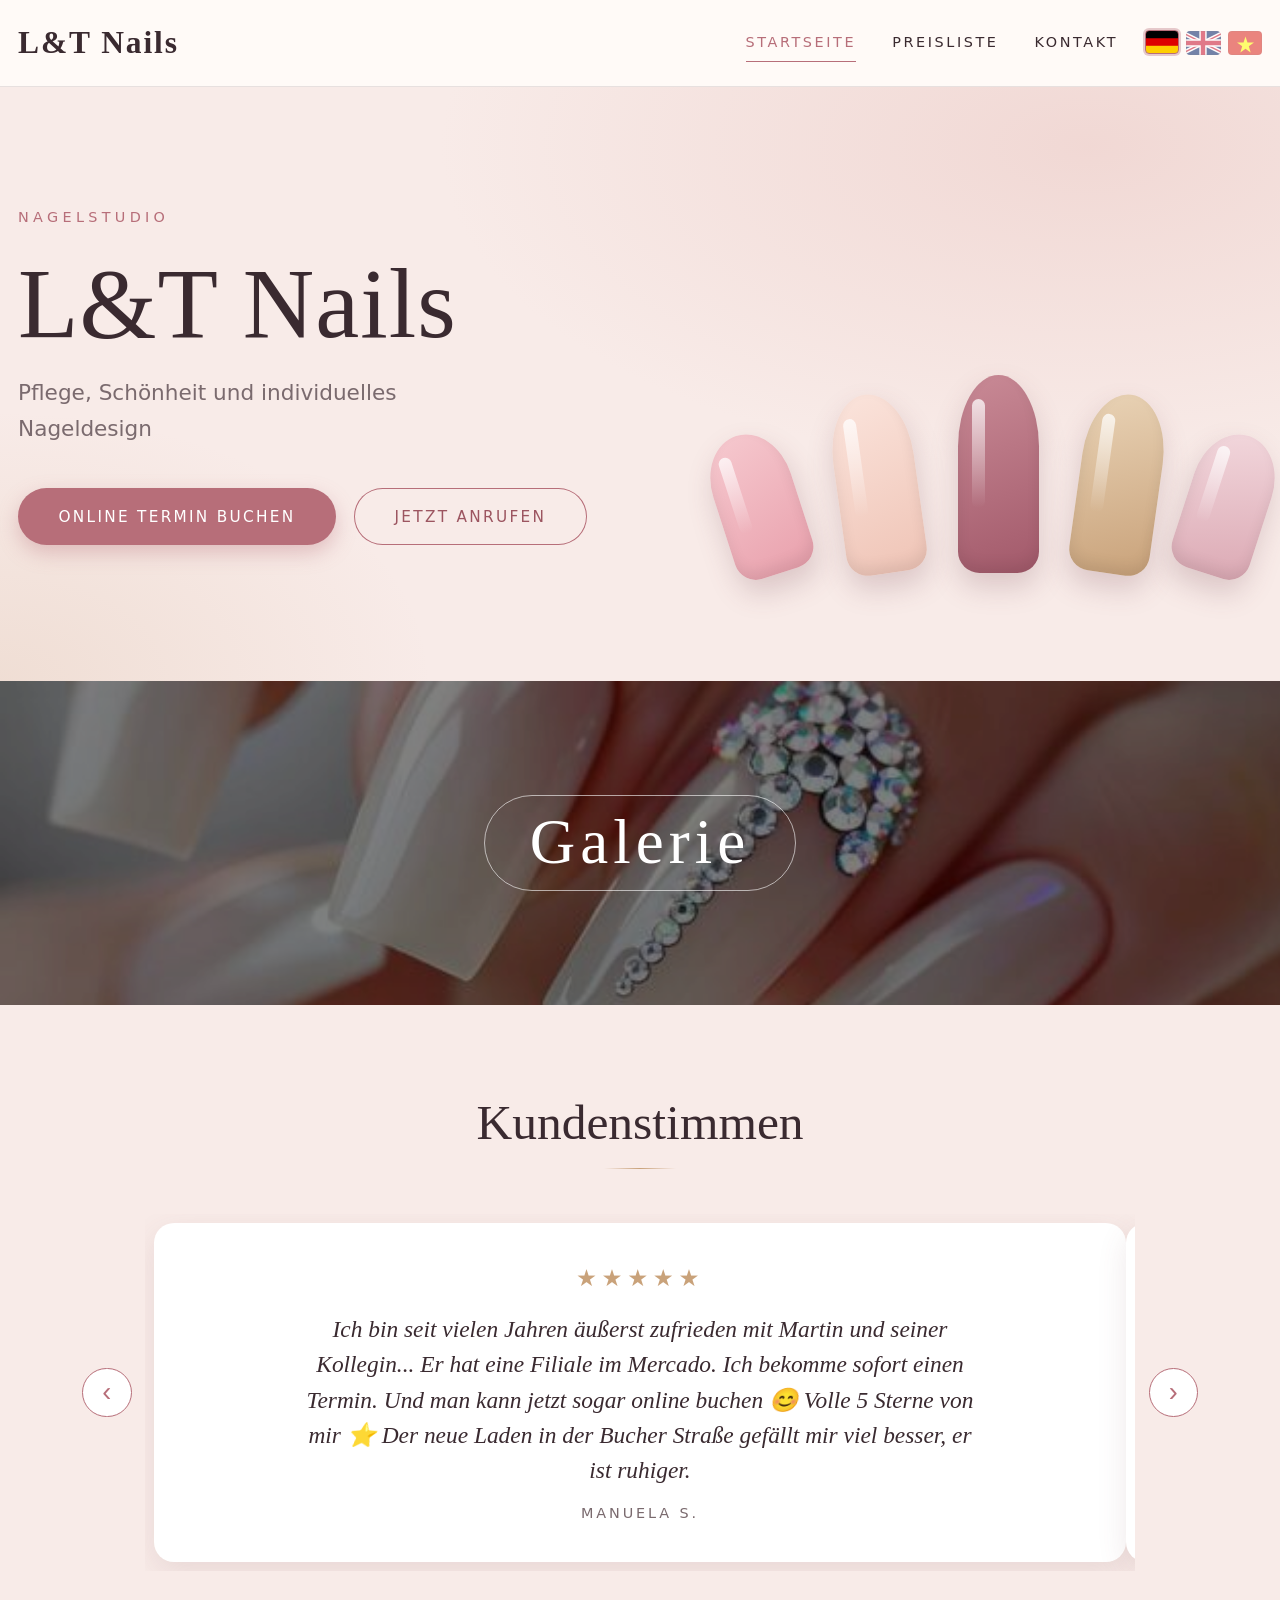
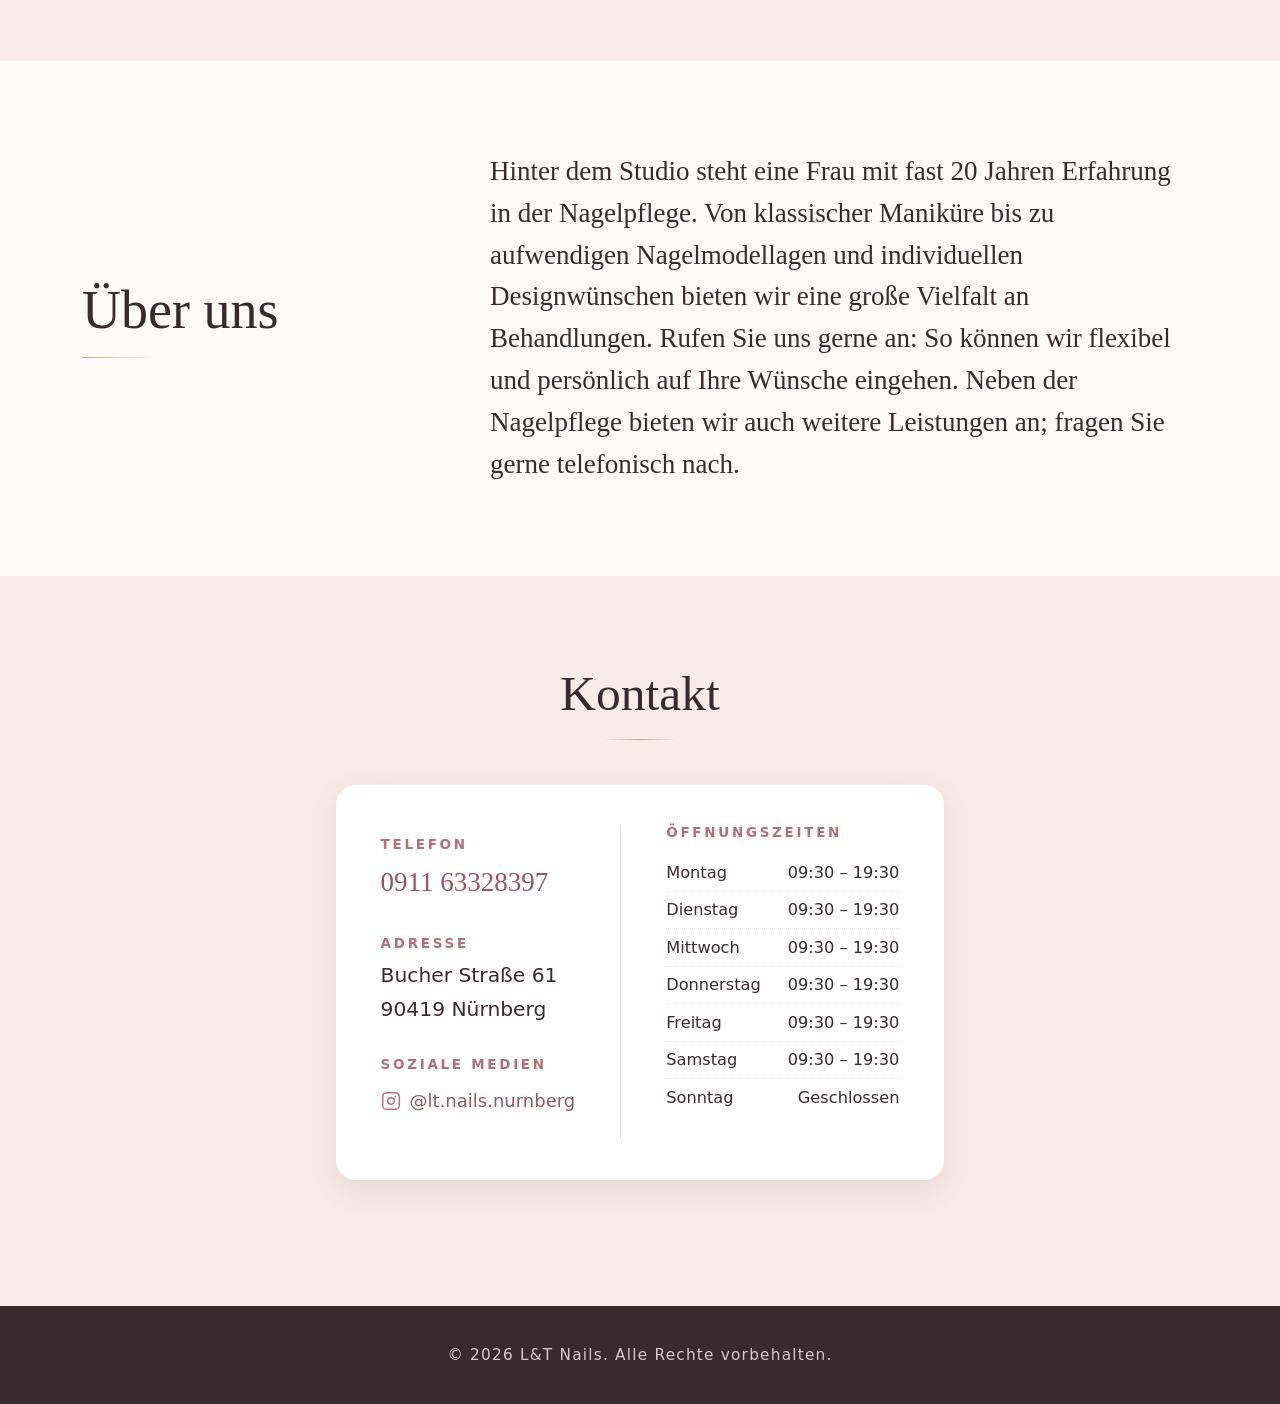
==== index.html @ e132c0f5 "Publish L&T Nails static website" ====
<!DOCTYPE html>
<html lang="de">
<head>
  <meta charset="utf-8">
  <meta name="viewport" content="width=device-width, initial-scale=1">
  <title>L&amp;T Nails</title>
  <link rel="stylesheet" href="src/styles/main.css">
</head>
<body class="home" data-page="home" data-root="">
  <header id="site-header" class="site-header"></header>

  <main>
    <section class="hero">
      <div class="hero-inner">
        <div class="hero-copy">
          <p class="eyebrow" data-i18n="hero.eyebrow"></p>
          <h1 data-shop-name></h1>
          <p class="hero-tagline" data-i18n="hero.tagline"></p>
          <div class="btn-row">
            <a class="btn" data-book data-i18n="book.cta" href="#" hidden></a>
            <a class="btn" data-call data-i18n="hero.cta" href="#"></a>
          </div>
        </div>
        <div class="hero-art" aria-hidden="true">
          <span class="nail n1"></span>
          <span class="nail n2"></span>
          <span class="nail n3"></span>
          <span class="nail n4"></span>
          <span class="nail n5"></span>
        </div>
      </div>
    </section>

    <section id="notice" class="notice" hidden>
      <div class="container">
        <h2 data-i18n="notice.title"></h2>
        <p id="notice-text"></p>
      </div>
    </section>

    <button type="button" id="gallery-banner" class="gallery-banner">
      <span data-i18n="gallery.title"></span>
    </button>
    <div id="gallery-overlay" class="overlay" hidden>
      <div class="overlay-panel" role="dialog" aria-modal="true" aria-labelledby="gallery-title">
        <button type="button" class="overlay-close" data-i18n-label="gallery.close">×</button>
        <h2 id="gallery-title" data-i18n="gallery.title"></h2>
        <p id="gallery-empty" data-i18n="gallery.empty"></p>
        <div id="gallery-grid" class="gallery-grid"></div>
      </div>
    </div>

    <section id="reviews" class="section tinted" hidden>
      <div class="container">
        <h2 class="section-title" data-i18n="reviews.title"></h2>
        <div class="slider">
          <button type="button" id="review-prev" class="slider-btn" data-i18n-label="reviews.prev">‹</button>
          <div class="slider-window"><div id="review-track" class="slider-track"></div></div>
          <button type="button" id="review-next" class="slider-btn" data-i18n-label="reviews.next">›</button>
        </div>
      </div>
    </section>

    <section class="section">
      <div class="container about-row">
        <h2 class="section-title" data-i18n="about.title"></h2>
        <p class="about-text" data-i18n="about.text"></p>
      </div>
    </section>

    <section class="section tinted">
      <div class="container">
        <h2 class="section-title" data-i18n="contact.title"></h2>
        <div class="contact" data-contact></div>
      </div>
    </section>
  </main>

  <footer id="site-footer" class="site-footer"></footer>

  <script src="src/scripts/translations.js"></script>
  <script src="src/scripts/common.js"></script>
  <script src="src/scripts/home.js"></script>
</body>
</html>
---- src/styles/main.css ----
:root {
  --blush: #f8ebe8;
  --cream: #fffaf7;
  --rose: #b76e79;
  --rose-dark: #9c5560;
  --gold: #c9a27a;
  --plum: #3a2a30;
  --ink: #3a2a30;
  --muted: #7a6a6e;
  --line: rgba(58, 42, 48, 0.12);
  --serif: "Cormorant Garamond", "Playfair Display", Georgia, "Times New Roman", serif;
  --sans: "Helvetica Neue", "Segoe UI", system-ui, -apple-system, Roboto, sans-serif;
  --shadow: 0 10px 30px rgba(120, 70, 80, 0.12);
}

* { box-sizing: border-box; }

html { font-size: 100%; scroll-behavior: smooth; }
@media (min-width: 1280px) { html { font-size: 112.5%; } }
@media (min-width: 1680px) { html { font-size: 125%; } }

body {
  margin: 0;
  font-family: var(--sans);
  color: var(--ink);
  background: var(--cream);
  line-height: 1.7;
  -webkit-font-smoothing: antialiased;
}
body.no-scroll { overflow: hidden; }

h1, h2, h3 { font-family: var(--serif); font-weight: 500; line-height: 1.15; margin: 0 0 0.75rem; }
a { color: var(--rose-dark); }
[hidden] { display: none !important; }

.container { width: min(100% - 2rem, 62rem); margin-inline: auto; }
.section { padding: 5rem 0; }
.tinted { background: var(--blush); }
.lead { color: var(--muted); font-size: 1.1rem; max-width: 40rem; margin-inline: auto; text-align: center; }

.eyebrow {
  margin: 0 0 1rem;
  color: var(--rose);
  font-size: 0.8rem;
  letter-spacing: 0.3em;
  text-transform: uppercase;
}

.section-title { font-size: 2.5rem; text-align: center; }
.section-title::after {
  content: "";
  display: block;
  width: 4rem;
  height: 1px;
  margin: 0.9rem auto 0;
  background: linear-gradient(90deg, transparent, var(--gold), transparent);
}
.home .section-title { font-size: 2.75rem; margin-bottom: 2.5rem; }

.btn {
  display: inline-block;
  padding: 0.85rem 2.25rem;
  background: var(--rose);
  color: #fff;
  text-decoration: none;
  border-radius: 999px;
  font-size: 0.85rem;
  letter-spacing: 0.15em;
  text-transform: uppercase;
  box-shadow: 0 8px 20px rgba(183, 110, 121, 0.35);
  transition: background 0.25s, transform 0.25s, box-shadow 0.25s;
}
.btn:hover { background: var(--rose-dark); transform: translateY(-2px); box-shadow: 0 12px 26px rgba(183, 110, 121, 0.45); }
.btn[hidden] { display: none; }
.btn-row { display: flex; flex-wrap: wrap; gap: 0.9rem 1rem; align-items: center; }
.container > .btn-row { justify-content: center; margin-top: 2.5rem; }
/* With a booking button present, the call button becomes the secondary outlined one. */
.btn[data-book]:not([hidden]) + .btn[data-call] { background: transparent; color: var(--rose-dark); box-shadow: inset 0 0 0 1px var(--rose); }
.btn[data-book]:not([hidden]) + .btn[data-call]:hover { background: var(--blush); box-shadow: inset 0 0 0 1px var(--rose-dark); }
.btn:focus-visible, .lang-btn:focus-visible, .slider-btn:focus-visible, .gallery-banner:focus-visible {
  outline: 2px solid var(--rose);
  outline-offset: 3px;
}

/* Header */
.site-header {
  position: sticky;
  top: 0;
  z-index: 20;
  background: rgba(255, 250, 247, 0.92);
  backdrop-filter: blur(10px);
  border-bottom: 1px solid var(--line);
}
.header-inner {
  width: min(100% - 2rem, 72rem);
  margin-inline: auto;
  display: flex;
  align-items: center;
  justify-content: space-between;
  gap: 1.5rem;
  padding: 0.9rem 0;
}
.brand {
  font-family: var(--serif);
  font-size: 1.75rem;
  font-weight: 600;
  letter-spacing: 0.06em;
  color: var(--plum);
  text-decoration: none;
  white-space: nowrap;
}
.main-nav { display: flex; gap: 2rem; margin-left: auto; }
.main-nav a {
  color: var(--plum);
  text-decoration: none;
  font-size: 0.8rem;
  letter-spacing: 0.18em;
  text-transform: uppercase;
  padding: 0.35rem 0;
  border-bottom: 1px solid transparent;
  transition: color 0.2s, border-color 0.2s;
}
.main-nav a:hover, .main-nav a[aria-current="page"] { color: var(--rose); border-color: var(--rose); }

.lang-switch { display: flex; gap: 0.4rem; order: 3; }
.lang-btn {
  width: 1.9rem;
  height: 1.3rem;
  border: 1px solid var(--line);
  border-radius: 4px;
  background-size: cover;
  background-position: center;
  cursor: pointer;
  opacity: 0.55;
  transition: opacity 0.2s, transform 0.2s;
}
.lang-btn[aria-pressed="true"], .lang-btn:hover { opacity: 1; transform: translateY(-1px); }
.lang-btn[aria-pressed="true"] { border-color: var(--rose); box-shadow: 0 0 0 2px rgba(183, 110, 121, 0.35); }
.lang-de { background-image: url("data:image/svg+xml,%3Csvg xmlns='http://www.w3.org/2000/svg' viewBox='0 0 5 3'%3E%3Crect width='5' height='3' fill='%23ffce00'/%3E%3Crect width='5' height='2' fill='%23d00'/%3E%3Crect width='5' height='1'/%3E%3C/svg%3E"); }
.lang-en { background-image: url("data:image/svg+xml,%3Csvg xmlns='http://www.w3.org/2000/svg' viewBox='0 0 60 30'%3E%3Crect width='60' height='30' fill='%23012169'/%3E%3Cpath d='M0 0l60 30M60 0L0 30' stroke='%23fff' stroke-width='6'/%3E%3Cpath d='M0 0l60 30M60 0L0 30' stroke='%23c8102e' stroke-width='2'/%3E%3Cpath d='M30 0v30M0 15h60' stroke='%23fff' stroke-width='10'/%3E%3Cpath d='M30 0v30M0 15h60' stroke='%23c8102e' stroke-width='6'/%3E%3C/svg%3E"); }
.lang-vi { background-image: url("data:image/svg+xml,%3Csvg xmlns='http://www.w3.org/2000/svg' viewBox='0 0 30 20'%3E%3Crect width='30' height='20' fill='%23da251d'/%3E%3Cpolygon points='15,4 16.8,9.6 22.7,9.6 18,13 19.7,18.6 15,15.2 10.3,18.6 12,13 7.3,9.6 13.2,9.6' fill='%23ff0'/%3E%3C/svg%3E"); }

@media (max-width: 900px) {
  .header-inner { flex-wrap: wrap; row-gap: 0.5rem; padding: 0.7rem 0; }
  .brand { font-size: clamp(1.2rem, 5.5vw, 1.6rem); }
  .lang-switch { order: 0; }
  .lang-btn { width: 1.6rem; height: 1.1rem; }
  .main-nav { order: 4; width: 100%; margin: 0; justify-content: space-around; gap: 0.75rem; border-top: 1px solid var(--line); padding-top: 0.5rem; }
}

/* Hero */
.hero {
  position: relative;
  overflow: hidden;
  background:
    radial-gradient(60rem 30rem at 85% 10%, rgba(240, 214, 210, 0.9), transparent 60%),
    radial-gradient(40rem 25rem at 0% 100%, rgba(201, 162, 122, 0.18), transparent 60%),
    var(--blush);
  padding: 5rem 0 6rem;
}
.hero-inner {
  width: min(100% - 2rem, 72rem);
  margin-inline: auto;
  display: grid;
  grid-template-columns: 1.1fr 0.9fr;
  gap: 2rem;
  align-items: center;
}
.hero h1 { font-size: clamp(3rem, 8vw, 5.5rem); color: var(--plum); letter-spacing: 0.01em; }
.hero-tagline { color: var(--muted); font-size: 1.2rem; max-width: 28rem; margin: 0 0 2.25rem; }

.hero-art { position: relative; height: 22rem; }
.nail {
  position: absolute;
  bottom: 0;
  width: 4.5rem;
  height: 9.5rem;
  border-radius: 50% 50% 1.2rem 1.2rem / 36% 36% 1.2rem 1.2rem;
  box-shadow: 0 14px 28px rgba(120, 70, 80, 0.22), inset 0 -8px 14px rgba(0, 0, 0, 0.08);
  transform-origin: 50% 100%;
  transform: rotate(var(--r));
  animation: float 6s ease-in-out infinite;
}
.nail::after {
  content: "";
  position: absolute;
  top: 12%;
  left: 18%;
  width: 16%;
  height: 55%;
  border-radius: 999px;
  background: linear-gradient(rgba(255, 255, 255, 0.75), rgba(255, 255, 255, 0));
}
.n1 { left: 4%;  height: 8rem;  background: linear-gradient(160deg, #f6c9cf, #e9a1ad); --r: -18deg; animation-delay: 0s; }
.n2 { left: 24%; height: 10rem; background: linear-gradient(160deg, #fbe4dc, #efc4b6); --r: -8deg;  animation-delay: 0.6s; }
.n3 { left: 44%; height: 11rem; background: linear-gradient(160deg, #c98a96, #a2596a); --r: 0deg;   animation-delay: 1.2s; }
.n4 { left: 64%; height: 10rem; background: linear-gradient(160deg, #e9d3b6, #c9a27a); --r: 8deg;   animation-delay: 1.8s; }
.n5 { left: 82%; height: 8rem;  background: linear-gradient(160deg, #f3d9de, #dba8b3); --r: 18deg;  animation-delay: 2.4s; }
@keyframes float {
  0%, 100% { transform: rotate(var(--r)) translateY(0); }
  50% { transform: rotate(var(--r)) translateY(-10px); }
}

@media (max-width: 800px) {
  .hero { padding: 3rem 0 3.5rem; text-align: center; }
  .hero-inner { grid-template-columns: 1fr; }
  .hero-tagline { margin-inline: auto; }
  .hero .btn-row { justify-content: center; }
  .hero-art { height: 13rem; order: -1; transform: scale(0.65); transform-origin: 50% 100%; max-width: 24rem; margin-inline: auto; width: 100%; }
}

/* Announcement */
.notice { background: var(--cream); padding: 3.5rem 0 1rem; text-align: center; }
.notice h2 { color: var(--rose); font-family: var(--sans); font-size: 0.8rem; font-weight: 400; letter-spacing: 0.3em; text-transform: uppercase; }
.notice p {
  font-family: var(--serif);
  font-size: clamp(1.6rem, 3.5vw, 2.4rem);
  line-height: 1.3;
  margin: 0;
  white-space: pre-line;
}

/* Gallery banner */
.gallery-banner {
  display: flex;
  align-items: center;
  justify-content: center;
  width: 100%;
  min-height: 18rem;
  border: 0;
  padding: 2rem;
  color: #fff;
  font-family: var(--serif);
  font-size: clamp(2.2rem, 6vw, 3.5rem);
  letter-spacing: 0.08em;
  cursor: pointer;
  background: var(--plum) center / cover no-repeat;
  position: relative;
  overflow: hidden;
}
.gallery-banner::before {
  content: "";
  position: absolute;
  inset: 0;
  background: inherit;
  transition: transform 0.7s ease, filter 0.3s;
  filter: brightness(0.5);
}
.gallery-banner:hover::before { transform: scale(1.05); filter: brightness(0.65); }
.gallery-banner span {
  position: relative;
  padding: 0.6rem 2.5rem;
  border: 1px solid rgba(255, 255, 255, 0.6);
  border-radius: 999px;
}

.overlay {
  position: fixed;
  inset: 0;
  z-index: 50;
  display: flex;
  align-items: center;
  justify-content: center;
  padding: 1rem;
  background: rgba(58, 42, 48, 0.7);
  backdrop-filter: blur(4px);
}
.overlay-panel {
  position: relative;
  width: min(100%, 60rem);
  max-height: 90vh;
  overflow: auto;
  padding: 2.5rem 2rem 2rem;
  background: var(--cream);
  border-radius: 20px;
  box-shadow: var(--shadow);
}
.overlay-panel h2 { text-align: center; font-size: 2.2rem; }
.overlay-panel #gallery-empty { text-align: center; color: var(--muted); }
.overlay-close {
  position: absolute;
  top: 0.75rem;
  right: 1rem;
  width: 2.25rem;
  height: 2.25rem;
  border: 1px solid var(--line);
  border-radius: 50%;
  background: #fff;
  color: var(--plum);
  font-size: 1.4rem;
  line-height: 1;
  cursor: pointer;
}
.overlay-close:hover { background: var(--blush); }
.gallery-grid { display: grid; grid-template-columns: repeat(auto-fill, minmax(12rem, 1fr)); gap: 0.75rem; }
.gallery-grid img { width: 100%; aspect-ratio: 1; object-fit: cover; border-radius: 12px; }

/* Reviews */
.slider { display: flex; align-items: center; gap: 0.75rem; }
.slider-window { overflow: hidden; flex: 1; padding: 0.5rem; }
.slider-track { display: flex; transition: transform 0.5s ease; }
.review {
  flex: 0 0 100%;
  padding: 2rem 1.5rem;
  text-align: center;
  background: #fff;
  border-radius: 20px;
  box-shadow: var(--shadow);
}
.stars { color: var(--gold); font-size: 1.3rem; letter-spacing: 0.2em; }
.review-text {
  display: -webkit-box;
  -webkit-line-clamp: 5;
  line-clamp: 5;
  -webkit-box-orient: vertical;
  overflow: hidden;
  margin: 0.75rem auto;
  max-width: 38rem;
  font-family: var(--serif);
  font-size: 1.3rem;
  font-style: italic;
  line-height: 1.5;
}
.review-text.expanded { display: block; }
.review-toggle {
  border: 0;
  background: none;
  color: var(--rose-dark);
  text-decoration: underline;
  cursor: pointer;
  font: inherit;
  font-size: 0.9rem;
}
.review-name { margin: 0.75rem 0 0; font-size: 0.8rem; letter-spacing: 0.2em; text-transform: uppercase; color: var(--muted); }
.slider-btn {
  width: 2.75rem;
  height: 2.75rem;
  flex: none;
  border: 1px solid var(--rose);
  border-radius: 50%;
  background: #fff;
  color: var(--rose);
  font-size: 1.5rem;
  line-height: 1;
  cursor: pointer;
  transition: background 0.2s, color 0.2s;
}
.slider-btn:hover { background: var(--rose); color: #fff; }

/* About */
.about-row { display: grid; grid-template-columns: 1fr 2fr; gap: 3rem; align-items: center; }
.about-row .section-title { margin: 0; text-align: left; font-size: 3rem; }
.about-row .section-title::after { margin-left: 0; background: linear-gradient(90deg, var(--gold), transparent); }
.about-text { font-family: var(--serif); font-size: 1.5rem; line-height: 1.55; margin: 0; }

/* Contact + hours */
.contact {
  display: flex;
  gap: 2.5rem;
  align-items: flex-start;
  justify-content: center;
  margin: 0 auto 2rem;
  padding: 2.25rem 2.5rem;
  background: #fff;
  border-radius: 20px;
  box-shadow: var(--shadow);
  width: fit-content;
  max-width: 100%;
}
.contact-details { font-size: 1.125rem; }
.contact-details p { margin: 0 0 1rem; }
.contact-details strong { font-size: 0.75rem; letter-spacing: 0.2em; text-transform: uppercase; color: var(--rose); font-weight: 600; }
.contact-details a { text-decoration: none; font-family: var(--serif); font-size: 1.5rem; }
.contact-details .social-link {
  display: inline-flex;
  align-items: center;
  gap: 0.5rem;
  font-family: var(--sans);
  font-size: 1rem;
  color: var(--rose-dark);
  margin-top: 0.35rem;
  transition: color 0.2s, transform 0.2s;
}
.contact-details .social-link:hover { color: var(--rose); transform: translateX(2px); }
.social-icon { display: block; color: var(--rose); flex-shrink: 0; }
.contact-divider { align-self: stretch; width: 1px; background: var(--line); }
.hours h3 { font-size: 0.75rem; font-family: var(--sans); letter-spacing: 0.2em; text-transform: uppercase; color: var(--rose); font-weight: 600; }
.hours ul { list-style: none; margin: 0; padding: 0; font-size: 0.9rem; }
.hours li { display: flex; justify-content: space-between; gap: 1.5rem; padding: 0.25rem 0; border-bottom: 1px dotted var(--line); font-variant-numeric: tabular-nums; }
.hours li:last-child { border-bottom: 0; }
.hours li span:first-child { text-transform: capitalize; }
.container > p:has(> .btn) { text-align: center; }

/* Price list */
#price-list { display: grid; gap: 1.5rem; margin-top: 2.5rem; }
.price-group {
  margin: 0 auto;
  width: min(100%, 42rem);
  padding: 1.75rem 2rem;
  background: #fff;
  border-radius: 20px;
  box-shadow: var(--shadow);
}
.price-group h2 { font-size: 1.8rem; color: var(--rose-dark); padding-bottom: 0.4rem; border-bottom: 1px solid var(--gold); }
.price-group ul { list-style: none; margin: 0; padding: 0; }
.price-group li { display: flex; justify-content: space-between; gap: 1rem; padding: 0.65rem 0; border-bottom: 1px dotted var(--line); }
.price-group li:last-child { border-bottom: 0; }
.price-group li span:last-child { font-weight: 600; color: var(--rose-dark); white-space: nowrap; }
#price-empty { text-align: center; color: var(--muted); }

/* Footer */
.site-footer { background: var(--plum); color: #d9c9cc; text-align: center; padding: 2rem 1rem; font-size: 0.85rem; letter-spacing: 0.08em; }
.site-footer p { margin: 0; }

/* Entrance animation always ends visible */
@keyframes rise { from { opacity: 0; transform: translateY(14px); } to { opacity: 1; transform: none; } }
main > * { animation: rise 0.7s ease both; }

@media (max-width: 700px) {
  .section { padding: 3rem 0; }
  .home .section-title { font-size: 2.2rem; margin-bottom: 1.75rem; }
  .about-row { grid-template-columns: 1fr; gap: 1.25rem; }
  .about-row .section-title { text-align: center; font-size: 2.2rem; }
  .about-row .section-title::after { margin-left: auto; background: linear-gradient(90deg, transparent, var(--gold), transparent); }
  .about-text { font-size: 1.25rem; text-align: center; }
  .contact { flex-direction: column; gap: 1.25rem; padding: 1.5rem; width: 100%; }
  .contact-divider { width: 100%; height: 1px; align-self: auto; }
  .hours li { gap: 1rem; }
  .slider-btn { width: 2.25rem; height: 2.25rem; }
  .review { padding: 1.5rem 1rem; }
  .review-text { font-size: 1.15rem; }
  .overlay-panel { padding: 2.5rem 1rem 1.5rem; }
  .price-group { padding: 1.25rem; }
}

@media (prefers-reduced-motion: reduce) {
  * { animation: none !important; transition: none !important; scroll-behavior: auto !important; }
}
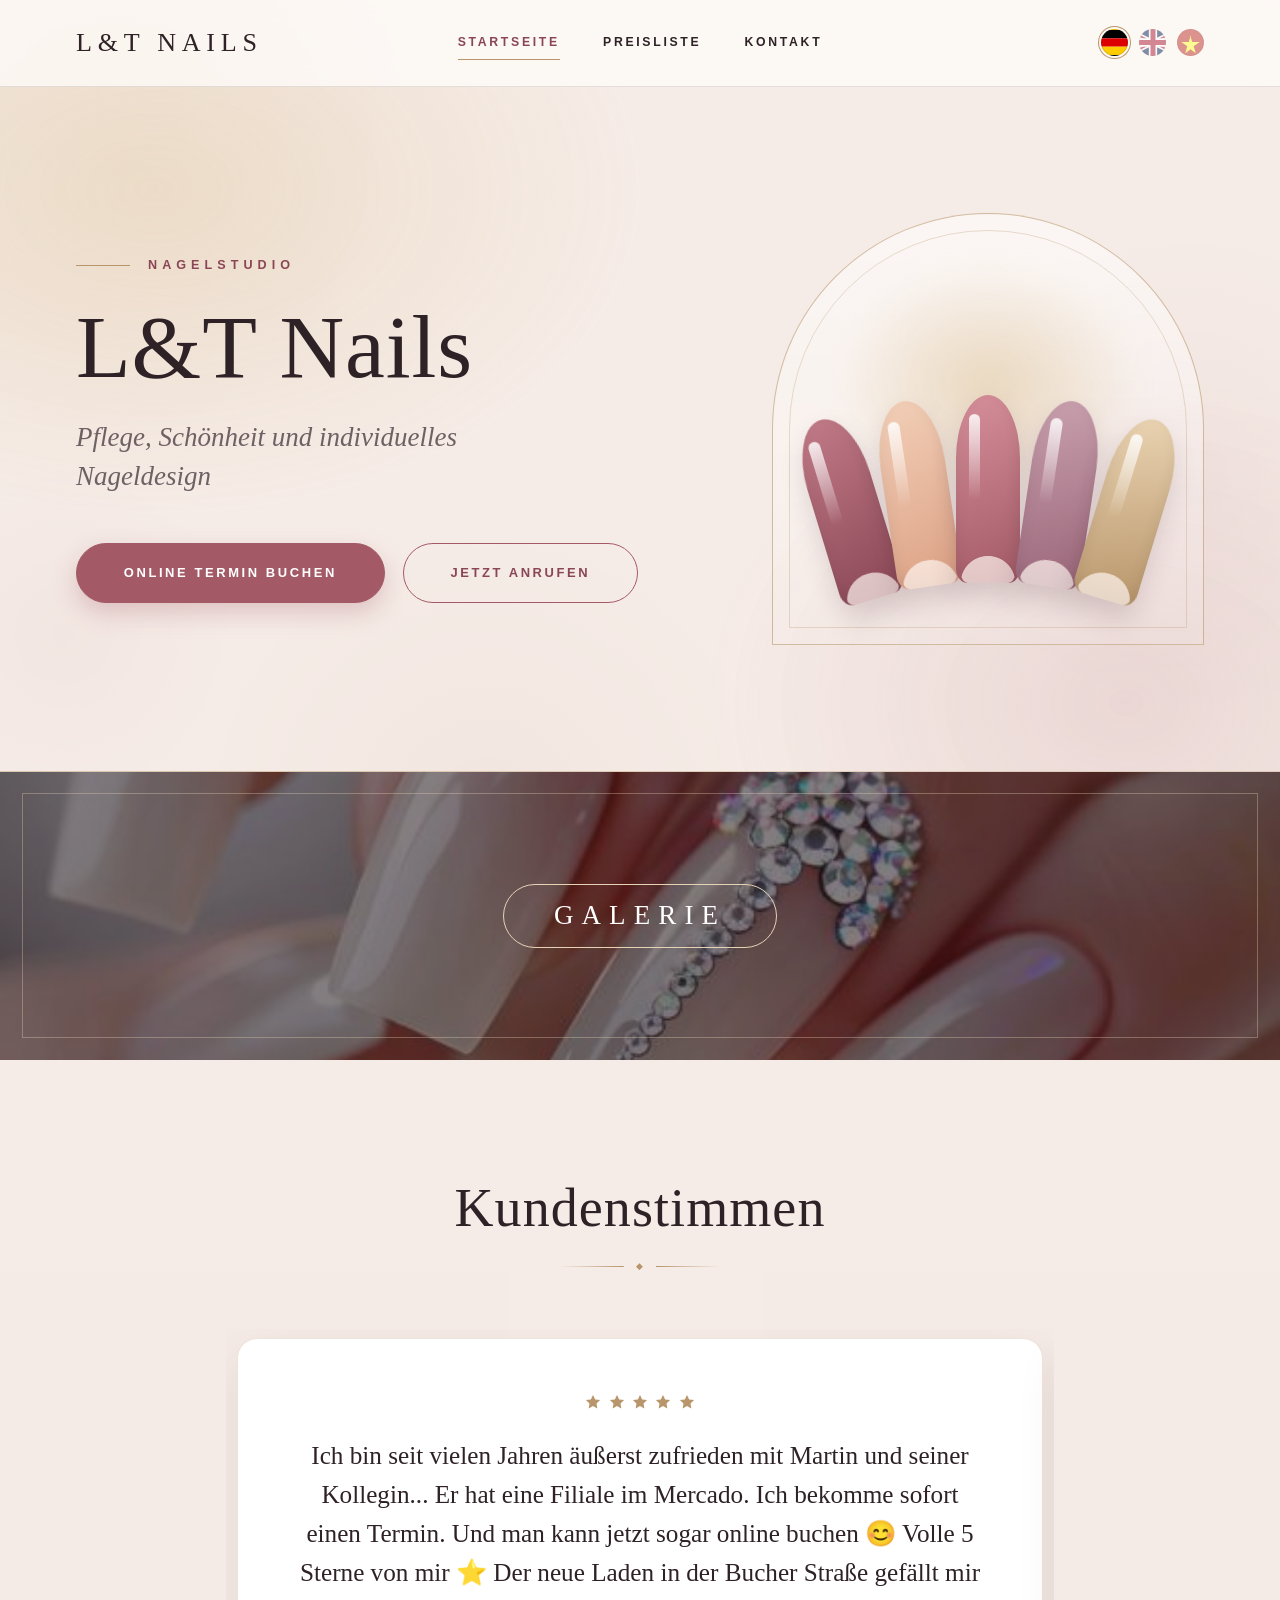
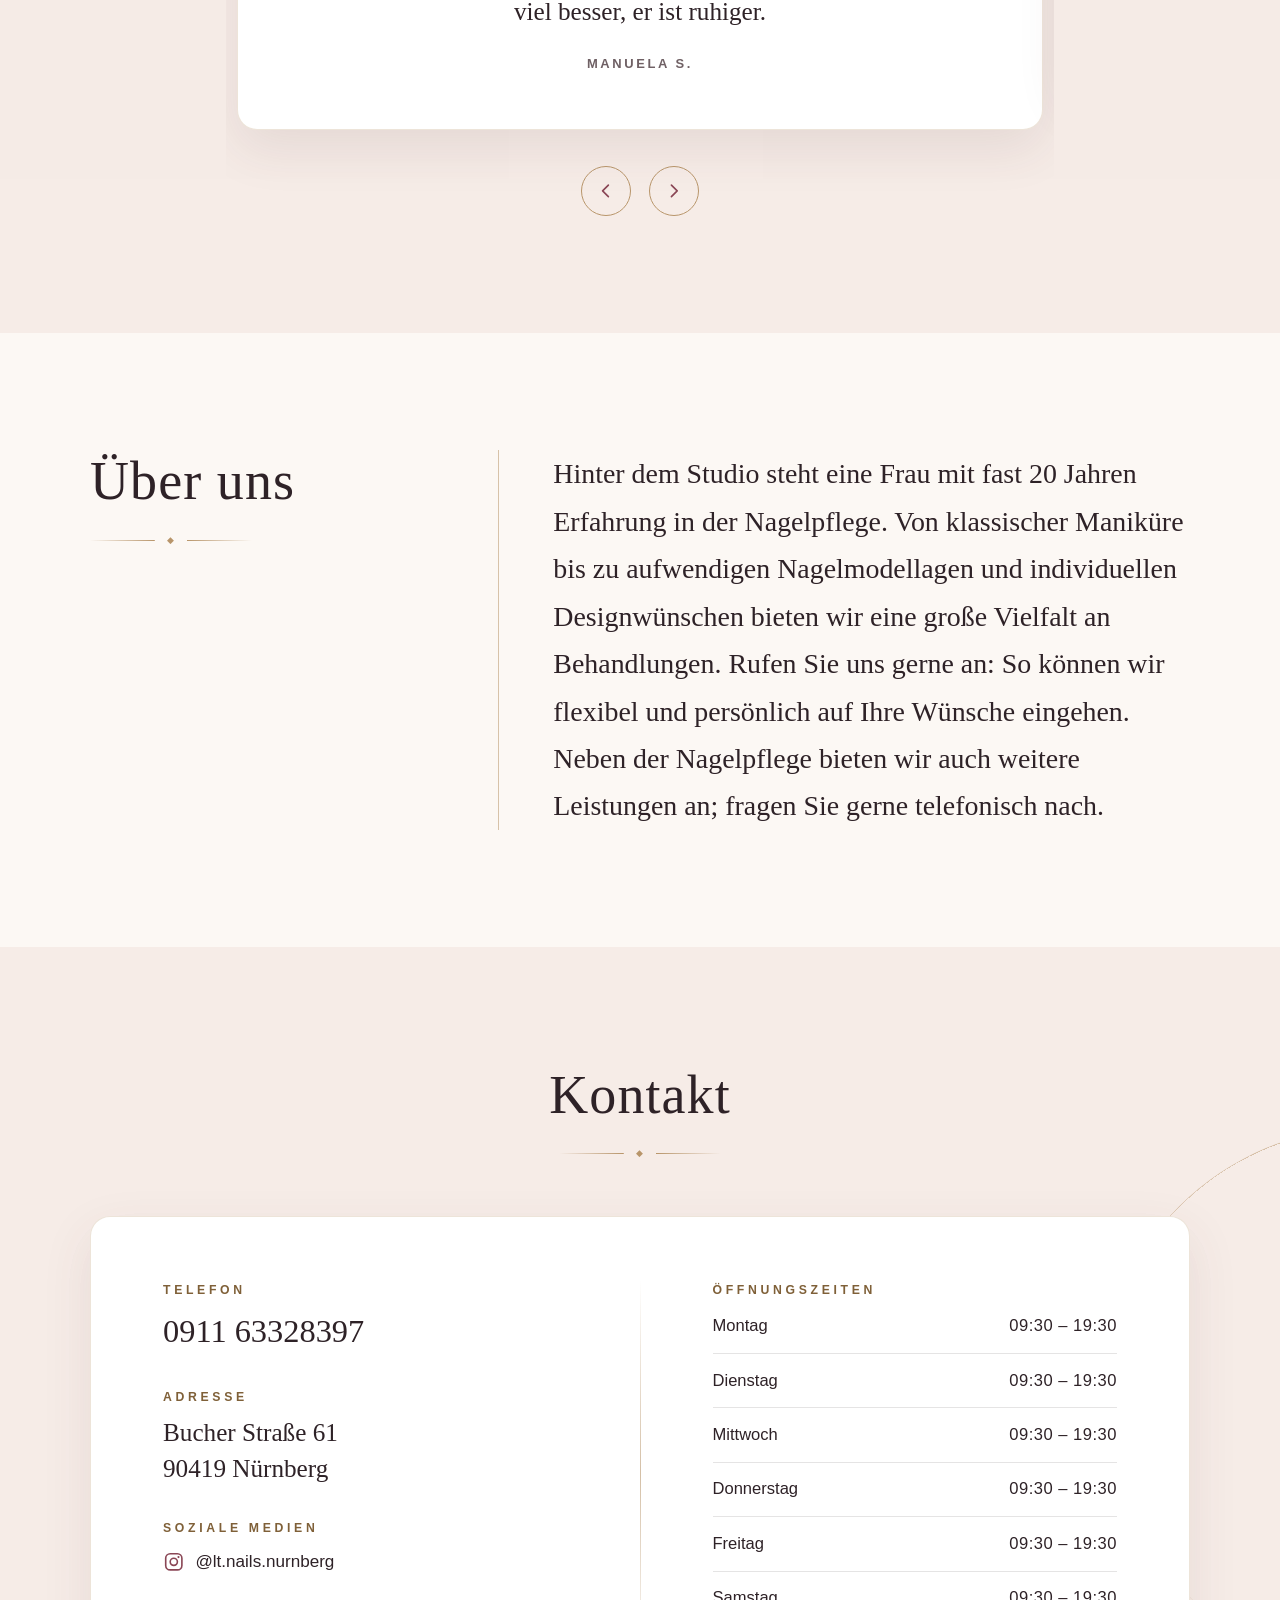
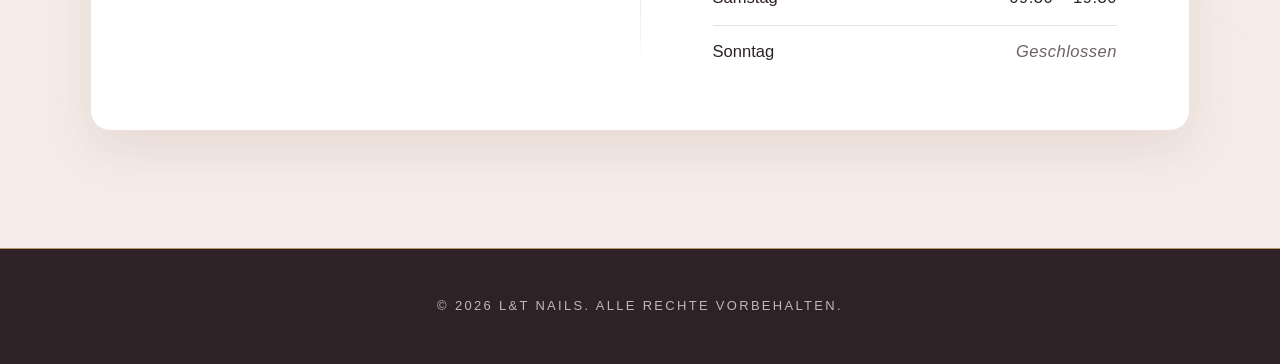
==== commit 78e30450: "Styling" ====
--- a/index.html
+++ b/index.html
@@ -1,85 +1,98 @@
-<!DOCTYPE html>
+<!doctype html>
 <html lang="de">
-<head>
-  <meta charset="utf-8">
-  <meta name="viewport" content="width=device-width, initial-scale=1">
-  <title>L&amp;T Nails</title>
-  <link rel="stylesheet" href="src/styles/main.css">
-</head>
-<body class="home" data-page="home" data-root="">
-  <header id="site-header" class="site-header"></header>
-
-  <main>
-    <section class="hero">
-      <div class="hero-inner">
-        <div class="hero-copy">
-          <p class="eyebrow" data-i18n="hero.eyebrow"></p>
-          <h1 data-shop-name></h1>
-          <p class="hero-tagline" data-i18n="hero.tagline"></p>
-          <div class="btn-row">
-            <a class="btn" data-book data-i18n="book.cta" href="#" hidden></a>
-            <a class="btn" data-call data-i18n="hero.cta" href="#"></a>
+  <head>
+    <meta charset="utf-8">
+    <meta name="viewport" content="width=device-width, initial-scale=1">
+    <title>L&amp;T Nails</title>
+    <meta name="description" content="L&amp;T Nails – Nagelstudio in Nürnberg. Pflege, Schönheit und individuelles Nageldesign.">
+    <link rel="stylesheet" href="src/styles/main.css">
+  </head>
+  <body class="home" data-page="home" data-root="">
+    <header id="site-header"></header>
+    <main>
+      <section class="hero">
+        <div class="hero-inner">
+          <div class="hero-text">
+            <p class="hero-eyebrow" data-i18n="hero.eyebrow"></p>
+            <h1 class="hero-name" id="hero-name"></h1>
+            <p class="hero-tagline" data-i18n="hero.tagline"></p>
+            <div class="hero-actions">
+              <a class="btn" id="hero-book" data-i18n="book.cta" href="#" target="_blank" rel="noopener noreferrer" hidden></a>
+              <a class="btn" id="hero-call" data-i18n="hero.cta" href="#"></a>
+            </div>
+          </div>
+          <div class="hero-art" aria-hidden="true">
+            <span class="art-glow"></span>
+            <span class="sparkle sparkle-1"></span>
+            <span class="sparkle sparkle-2"></span>
+            <span class="sparkle sparkle-3"></span>
+            <span class="sparkle sparkle-4"></span>
+            <span class="sparkle sparkle-5"></span>
+            <span class="sparkle sparkle-6"></span>
+            <div class="nail nail-1"></div>
+            <div class="nail nail-2"></div>
+            <div class="nail nail-3"></div>
+            <div class="nail nail-4"></div>
+            <div class="nail nail-5"></div>
           </div>
         </div>
-        <div class="hero-art" aria-hidden="true">
-          <span class="nail n1"></span>
-          <span class="nail n2"></span>
-          <span class="nail n3"></span>
-          <span class="nail n4"></span>
-          <span class="nail n5"></span>
+      </section>
+
+      <section class="section announcement" id="announcement" hidden>
+        <div class="section-inner">
+          <p class="announcement-label" data-i18n="notice.title"></p>
+          <p class="announcement-text" id="announcement-text"></p>
         </div>
-      </div>
-    </section>
+      </section>
 
-    <section id="notice" class="notice" hidden>
-      <div class="container">
-        <h2 data-i18n="notice.title"></h2>
-        <p id="notice-text"></p>
-      </div>
-    </section>
+      <section class="gallery">
+        <button class="gallery-banner" id="gallery-banner" type="button" aria-haspopup="dialog">
+          <span class="banner-bg" id="banner-bg" aria-hidden="true"></span>
+          <span class="gallery-banner-title" data-i18n="gallery.title"></span>
+        </button>
+        <div class="gallery-overlay" id="gallery-overlay" role="dialog" aria-modal="true" data-i18n-label="gallery.title" hidden>
+          <div class="overlay-card">
+            <button class="overlay-close" id="overlay-close" type="button" data-i18n-label="gallery.close">&times;</button>
+            <div class="overlay-grid" id="overlay-grid"></div>
+            <p class="overlay-empty" id="overlay-empty" data-i18n="gallery.empty" hidden></p>
+          </div>
+        </div>
+      </section>
 
-    <button type="button" id="gallery-banner" class="gallery-banner">
-      <span data-i18n="gallery.title"></span>
-    </button>
-    <div id="gallery-overlay" class="overlay" hidden>
-      <div class="overlay-panel" role="dialog" aria-modal="true" aria-labelledby="gallery-title">
-        <button type="button" class="overlay-close" data-i18n-label="gallery.close">×</button>
-        <h2 id="gallery-title" data-i18n="gallery.title"></h2>
-        <p id="gallery-empty" data-i18n="gallery.empty"></p>
-        <div id="gallery-grid" class="gallery-grid"></div>
-      </div>
-    </div>
+      <section class="section reviews" id="reviews" hidden>
+        <div class="section-inner">
+          <h2 class="section-title" data-i18n="reviews.title"></h2>
+          <div class="slider">
+            <div class="slider-track" id="slider-track"></div>
+            <div class="slider-controls">
+              <button class="slider-btn" id="rev-prev" type="button" data-i18n-label="reviews.prev">
+                <svg viewBox="0 0 24 24" aria-hidden="true"><path fill="none" stroke="currentColor" stroke-width="2" stroke-linecap="round" stroke-linejoin="round" d="M15 5l-7 7 7 7"/></svg>
+              </button>
+              <button class="slider-btn" id="rev-next" type="button" data-i18n-label="reviews.next">
+                <svg viewBox="0 0 24 24" aria-hidden="true"><path fill="none" stroke="currentColor" stroke-width="2" stroke-linecap="round" stroke-linejoin="round" d="M9 5l7 7-7 7"/></svg>
+              </button>
+            </div>
+          </div>
+        </div>
+      </section>
 
-    <section id="reviews" class="section tinted" hidden>
-      <div class="container">
-        <h2 class="section-title" data-i18n="reviews.title"></h2>
-        <div class="slider">
-          <button type="button" id="review-prev" class="slider-btn" data-i18n-label="reviews.prev">‹</button>
-          <div class="slider-window"><div id="review-track" class="slider-track"></div></div>
-          <button type="button" id="review-next" class="slider-btn" data-i18n-label="reviews.next">›</button>
+      <section class="section about">
+        <div class="section-inner about-inner">
+          <h2 class="section-title" data-i18n="about.title"></h2>
+          <p class="about-text" data-i18n="about.text"></p>
         </div>
-      </div>
-    </section>
+      </section>
 
-    <section class="section">
-      <div class="container about-row">
-        <h2 class="section-title" data-i18n="about.title"></h2>
-        <p class="about-text" data-i18n="about.text"></p>
-      </div>
-    </section>
-
-    <section class="section tinted">
-      <div class="container">
-        <h2 class="section-title" data-i18n="contact.title"></h2>
-        <div class="contact" data-contact></div>
-      </div>
-    </section>
-  </main>
-
-  <footer id="site-footer" class="site-footer"></footer>
-
-  <script src="src/scripts/translations.js"></script>
-  <script src="src/scripts/common.js"></script>
-  <script src="src/scripts/home.js"></script>
-</body>
+      <section class="section section-alt">
+        <div class="section-inner">
+          <h2 class="section-title" data-i18n="contact.title"></h2>
+          <div class="contact-block" id="contact-block"></div>
+        </div>
+      </section>
+    </main>
+    <footer id="site-footer"></footer>
+    <script src="src/scripts/translations.js"></script>
+    <script src="src/scripts/common.js"></script>
+    <script src="src/scripts/home.js"></script>
+  </body>
 </html>
--- a/src/styles/main.css
+++ b/src/styles/main.css
@@ -1,438 +1,1632 @@
+/* L&T Nails – nail studio website */
 :root {
-  --blush: #f8ebe8;
-  --cream: #fffaf7;
-  --rose: #b76e79;
-  --rose-dark: #9c5560;
-  --gold: #c9a27a;
-  --plum: #3a2a30;
-  --ink: #3a2a30;
-  --muted: #7a6a6e;
-  --line: rgba(58, 42, 48, 0.12);
-  --serif: "Cormorant Garamond", "Playfair Display", Georgia, "Times New Roman", serif;
-  --sans: "Helvetica Neue", "Segoe UI", system-ui, -apple-system, Roboto, sans-serif;
-  --shadow: 0 10px 30px rgba(120, 70, 80, 0.12);
-}
-
-* { box-sizing: border-box; }
-
-html { font-size: 100%; scroll-behavior: smooth; }
-@media (min-width: 1280px) { html { font-size: 112.5%; } }
-@media (min-width: 1680px) { html { font-size: 125%; } }
+  --blush: #f4e8e3;
+  --cream: #fcf8f4;
+  --rose: #a35a66;
+  --rose-dark: #8a4655;
+  --gold: #b8956a;
+  --gold-light: #e6d2b5;
+  --gold-text: #7f6038;
+  --plum: #2e2227;
+  --muted: #6f6064;
+  --line: rgba(46, 34, 39, 0.12);
+  --serif: "Cormorant Garamond", "Playfair Display", "Iowan Old Style", "Palatino Linotype", Palatino, "Book Antiqua", Georgia, serif;
+  --sans: "Helvetica Neue", "Segoe UI", Roboto, "Noto Sans", "Liberation Sans", Arial, sans-serif;
+  --shadow: 0 18px 50px rgba(90, 50, 62, 0.1);
+}
+
+:root {
+  --blush-soft: var(--blush);
+}
+
+@supports (background: color-mix(in srgb, red 50%, transparent)) {
+  :root {
+    --blush-soft: color-mix(in srgb, var(--blush) 78%, transparent);
+  }
+}
+
+html {
+  font-size: 100%;
+}
+
+/* Phones: scale the whole rem-based layout down so it keeps the laptop proportions. */
+@media (max-width: 700px) {
+  html {
+    font-size: 81.25%;
+  }
+}
+
+@media (max-width: 400px) {
+  html {
+    font-size: 75%;
+  }
+}
+
+@media (min-width: 1280px) {
+  html {
+    font-size: 112.5%;
+  }
+}
+
+@media (min-width: 1680px) {
+  html {
+    font-size: 125%;
+  }
+}
+
+* {
+  box-sizing: border-box;
+}
 
 body {
   margin: 0;
   font-family: var(--sans);
-  color: var(--ink);
+  color: var(--plum);
   background: var(--cream);
   line-height: 1.7;
   -webkit-font-smoothing: antialiased;
 }
-body.no-scroll { overflow: hidden; }
-
-h1, h2, h3 { font-family: var(--serif); font-weight: 500; line-height: 1.15; margin: 0 0 0.75rem; }
-a { color: var(--rose-dark); }
-[hidden] { display: none !important; }
-
-.container { width: min(100% - 2rem, 62rem); margin-inline: auto; }
-.section { padding: 5rem 0; }
-.tinted { background: var(--blush); }
-.lead { color: var(--muted); font-size: 1.1rem; max-width: 40rem; margin-inline: auto; text-align: center; }
-
-.eyebrow {
-  margin: 0 0 1rem;
-  color: var(--rose);
-  font-size: 0.8rem;
-  letter-spacing: 0.3em;
-  text-transform: uppercase;
-}
-
-.section-title { font-size: 2.5rem; text-align: center; }
-.section-title::after {
-  content: "";
-  display: block;
-  width: 4rem;
-  height: 1px;
-  margin: 0.9rem auto 0;
-  background: linear-gradient(90deg, transparent, var(--gold), transparent);
-}
-.home .section-title { font-size: 2.75rem; margin-bottom: 2.5rem; }
-
-.btn {
-  display: inline-block;
-  padding: 0.85rem 2.25rem;
-  background: var(--rose);
-  color: #fff;
-  text-decoration: none;
-  border-radius: 999px;
-  font-size: 0.85rem;
-  letter-spacing: 0.15em;
-  text-transform: uppercase;
-  box-shadow: 0 8px 20px rgba(183, 110, 121, 0.35);
-  transition: background 0.25s, transform 0.25s, box-shadow 0.25s;
-}
-.btn:hover { background: var(--rose-dark); transform: translateY(-2px); box-shadow: 0 12px 26px rgba(183, 110, 121, 0.45); }
-.btn[hidden] { display: none; }
-.btn-row { display: flex; flex-wrap: wrap; gap: 0.9rem 1rem; align-items: center; }
-.container > .btn-row { justify-content: center; margin-top: 2.5rem; }
-/* With a booking button present, the call button becomes the secondary outlined one. */
-.btn[data-book]:not([hidden]) + .btn[data-call] { background: transparent; color: var(--rose-dark); box-shadow: inset 0 0 0 1px var(--rose); }
-.btn[data-book]:not([hidden]) + .btn[data-call]:hover { background: var(--blush); box-shadow: inset 0 0 0 1px var(--rose-dark); }
-.btn:focus-visible, .lang-btn:focus-visible, .slider-btn:focus-visible, .gallery-banner:focus-visible {
-  outline: 2px solid var(--rose);
+
+h1,
+h2,
+h3 {
+  font-weight: 500;
+}
+
+:focus-visible {
+  outline: 2px solid var(--rose-dark);
   outline-offset: 3px;
-}
-
-/* Header */
+  border-radius: 4px;
+}
+
+[hidden] {
+  display: none !important;
+}
+
+/* ---------- Entrance animation ---------- */
+@keyframes fadeUp {
+  from {
+    opacity: 0;
+    transform: translateY(1.2rem);
+  }
+  to {
+    opacity: 1;
+    transform: none;
+  }
+}
+
+/* ---------- Header ---------- */
 .site-header {
   position: sticky;
   top: 0;
-  z-index: 20;
-  background: rgba(255, 250, 247, 0.92);
-  backdrop-filter: blur(10px);
+  z-index: 50;
+  background: rgba(252, 248, 244, 0.88);
+  backdrop-filter: blur(12px);
+  -webkit-backdrop-filter: blur(12px);
   border-bottom: 1px solid var(--line);
 }
+
 .header-inner {
-  width: min(100% - 2rem, 72rem);
-  margin-inline: auto;
+  max-width: 1200px;
+  margin: 0 auto;
+  padding: 1.15rem 2rem;
+  display: grid;
+  grid-template-columns: 1fr auto 1fr;
+  align-items: center;
+  gap: 1.5rem;
+}
+
+.brand {
+  justify-self: start;
+  font-family: var(--serif);
+  font-size: 1.45rem;
+  letter-spacing: 0.22em;
+  text-transform: uppercase;
+  color: var(--plum);
+  text-decoration: none;
+  white-space: nowrap;
+}
+
+.nav {
+  display: flex;
+  gap: 2.4rem;
+}
+
+.nav-link {
+  text-transform: uppercase;
+  letter-spacing: 0.22em;
+  font-size: 0.68rem;
+  font-weight: 600;
+  color: var(--plum);
+  text-decoration: none;
+  padding: 0.35rem 0;
+  position: relative;
+}
+
+.nav-link::after {
+  content: "";
+  position: absolute;
+  left: 50%;
+  right: 50%;
+  bottom: 0;
+  height: 1px;
+  background: var(--gold);
+  transition: left 0.3s ease, right 0.3s ease;
+}
+
+.nav-link:hover::after,
+.nav-link[aria-current="page"]::after {
+  left: 0;
+  right: 0;
+}
+
+.nav-link[aria-current="page"] {
+  color: var(--rose-dark);
+}
+
+.lang-switch {
+  justify-self: end;
+  display: flex;
+  gap: 0.6rem;
+}
+
+.flag {
+  width: 1.5rem;
+  height: 1.5rem;
+  padding: 0;
+  border: 1px solid var(--line);
+  border-radius: 50%;
+  background-size: cover;
+  background-position: center;
+  cursor: pointer;
+  opacity: 0.5;
+  filter: saturate(0.8);
+  transition: opacity 0.25s ease, box-shadow 0.25s ease, transform 0.25s ease;
+}
+
+.flag:hover {
+  opacity: 0.9;
+  transform: translateY(-1px);
+}
+
+.flag.active {
+  opacity: 1;
+  filter: none;
+  box-shadow: 0 0 0 2px var(--cream), 0 0 0 3px var(--gold);
+}
+
+.flag-de {
+  background-image: url("data:image/svg+xml,%3Csvg xmlns='http://www.w3.org/2000/svg' viewBox='0 0 5 3' preserveAspectRatio='none'%3E%3Crect width='5' height='1' fill='%23000'/%3E%3Crect y='1' width='5' height='1' fill='%23d00'/%3E%3Crect y='2' width='5' height='1' fill='%23fc0'/%3E%3C/svg%3E");
+}
+
+.flag-en {
+  background-image: url("data:image/svg+xml,%3Csvg xmlns='http://www.w3.org/2000/svg' viewBox='0 0 60 30' preserveAspectRatio='xMidYMid slice'%3E%3Crect width='60' height='30' fill='%23012169'/%3E%3Cpath d='M0 0L60 30M60 0L0 30' stroke='%23fff' stroke-width='6'/%3E%3Cpath d='M0 0L60 30M60 0L0 30' stroke='%23C8102E' stroke-width='2'/%3E%3Cpath d='M30 0V30M0 15H60' stroke='%23fff' stroke-width='10'/%3E%3Cpath d='M30 0V30M0 15H60' stroke='%23C8102E' stroke-width='6'/%3E%3C/svg%3E");
+}
+
+.flag-vi {
+  background-image: url("data:image/svg+xml,%3Csvg xmlns='http://www.w3.org/2000/svg' viewBox='0 0 30 20' preserveAspectRatio='xMidYMid slice'%3E%3Crect width='30' height='20' fill='%23da251d'/%3E%3Cpolygon points='15,4 16.8,9.6 22.7,9.6 17.9,13 19.6,18.6 15,15.2 10.4,18.6 12.1,13 7.3,9.6 13.2,9.6' fill='%23ff0'/%3E%3C/svg%3E");
+}
+
+/* ---------- Buttons ---------- */
+.btn {
+  display: inline-block;
+  padding: 1rem 2.6rem;
+  border-radius: 999px;
+  background: var(--rose);
+  color: #fff;
+  text-transform: uppercase;
+  letter-spacing: 0.2em;
+  font-size: 0.72rem;
+  font-weight: 600;
+  text-decoration: none;
+  border: 1px solid var(--rose);
+  box-shadow: 0 10px 24px rgba(163, 90, 102, 0.28);
+  transition: transform 0.25s ease, box-shadow 0.25s ease, background 0.25s ease;
+}
+
+.btn:hover {
+  transform: translateY(-2px);
+  background: var(--rose-dark);
+  border-color: var(--rose-dark);
+  box-shadow: 0 14px 28px rgba(138, 70, 85, 0.3);
+}
+
+.btn-outline {
+  background: transparent;
+  color: var(--rose-dark);
+  box-shadow: none;
+}
+
+.btn-outline:hover {
+  background: var(--rose-dark);
+  color: #fff;
+}
+
+/* ---------- Sections ---------- */
+.section {
+  padding: 6.5rem 2rem;
+}
+
+.section-alt {
+  background: var(--blush-soft);
+}
+
+.section-inner {
+  max-width: 1100px;
+  margin: 0 auto;
+}
+
+.section-title,
+.page-title {
+  font-family: var(--serif);
+  font-weight: 500;
+  font-size: 2.6rem;
+  line-height: 1.15;
+  letter-spacing: 0.02em;
+  text-align: center;
+  margin: 0 0 3.2rem;
+}
+
+.section-title::after,
+.page-title::after {
+  content: "\25C6";
+  content: "\25C6" / "";
+  display: block;
+  width: 9rem;
+  margin: 1.3rem auto 0;
+  color: var(--gold);
+  font-family: var(--sans);
+  font-size: 0.5rem;
+  line-height: 1;
+  text-align: center;
+  background:
+    linear-gradient(90deg, transparent, var(--gold)) left 50% / 3.6rem 1px no-repeat,
+    linear-gradient(270deg, transparent, var(--gold)) right 50% / 3.6rem 1px no-repeat;
+}
+
+.home .section-title {
+  font-size: 3rem;
+}
+
+/* ---------- Hero ---------- */
+.hero {
+  position: relative;
+  background:
+    radial-gradient(42rem 28rem at 12% 15%, rgba(230, 210, 181, 0.55), transparent 65%),
+    radial-gradient(36rem 28rem at 88% 90%, rgba(163, 90, 102, 0.14), transparent 65%),
+    var(--blush-soft);
+  border-bottom: 1px solid rgba(184, 149, 106, 0.35);
+}
+
+.hero-inner {
+  max-width: 1200px;
+  margin: 0 auto;
+  padding: 7rem 2rem;
   display: flex;
   align-items: center;
   justify-content: space-between;
-  gap: 1.5rem;
-  padding: 0.9rem 0;
-}
-.brand {
+  gap: 4rem;
+}
+
+.hero-text {
+  flex: 1;
+  max-width: 34rem;
+}
+
+.hero-eyebrow {
+  display: flex;
+  align-items: center;
+  gap: 1rem;
+  text-transform: uppercase;
+  letter-spacing: 0.4em;
+  font-size: 0.7rem;
+  font-weight: 600;
+  color: var(--rose-dark);
+  margin: 0;
+}
+
+.hero-eyebrow::before {
+  content: "";
+  width: 3rem;
+  height: 1px;
+  background: var(--gold);
+}
+
+.hero-name {
   font-family: var(--serif);
-  font-size: 1.75rem;
-  font-weight: 600;
-  letter-spacing: 0.06em;
-  color: var(--plum);
-  text-decoration: none;
-  white-space: nowrap;
-}
-.main-nav { display: flex; gap: 2rem; margin-left: auto; }
-.main-nav a {
-  color: var(--plum);
-  text-decoration: none;
-  font-size: 0.8rem;
-  letter-spacing: 0.18em;
-  text-transform: uppercase;
-  padding: 0.35rem 0;
-  border-bottom: 1px solid transparent;
-  transition: color 0.2s, border-color 0.2s;
-}
-.main-nav a:hover, .main-nav a[aria-current="page"] { color: var(--rose); border-color: var(--rose); }
-
-.lang-switch { display: flex; gap: 0.4rem; order: 3; }
-.lang-btn {
-  width: 1.9rem;
-  height: 1.3rem;
-  border: 1px solid var(--line);
-  border-radius: 4px;
-  background-size: cover;
-  background-position: center;
-  cursor: pointer;
-  opacity: 0.55;
-  transition: opacity 0.2s, transform 0.2s;
-}
-.lang-btn[aria-pressed="true"], .lang-btn:hover { opacity: 1; transform: translateY(-1px); }
-.lang-btn[aria-pressed="true"] { border-color: var(--rose); box-shadow: 0 0 0 2px rgba(183, 110, 121, 0.35); }
-.lang-de { background-image: url("data:image/svg+xml,%3Csvg xmlns='http://www.w3.org/2000/svg' viewBox='0 0 5 3'%3E%3Crect width='5' height='3' fill='%23ffce00'/%3E%3Crect width='5' height='2' fill='%23d00'/%3E%3Crect width='5' height='1'/%3E%3C/svg%3E"); }
-.lang-en { background-image: url("data:image/svg+xml,%3Csvg xmlns='http://www.w3.org/2000/svg' viewBox='0 0 60 30'%3E%3Crect width='60' height='30' fill='%23012169'/%3E%3Cpath d='M0 0l60 30M60 0L0 30' stroke='%23fff' stroke-width='6'/%3E%3Cpath d='M0 0l60 30M60 0L0 30' stroke='%23c8102e' stroke-width='2'/%3E%3Cpath d='M30 0v30M0 15h60' stroke='%23fff' stroke-width='10'/%3E%3Cpath d='M30 0v30M0 15h60' stroke='%23c8102e' stroke-width='6'/%3E%3C/svg%3E"); }
-.lang-vi { background-image: url("data:image/svg+xml,%3Csvg xmlns='http://www.w3.org/2000/svg' viewBox='0 0 30 20'%3E%3Crect width='30' height='20' fill='%23da251d'/%3E%3Cpolygon points='15,4 16.8,9.6 22.7,9.6 18,13 19.7,18.6 15,15.2 10.3,18.6 12,13 7.3,9.6 13.2,9.6' fill='%23ff0'/%3E%3C/svg%3E"); }
-
-@media (max-width: 900px) {
-  .header-inner { flex-wrap: wrap; row-gap: 0.5rem; padding: 0.7rem 0; }
-  .brand { font-size: clamp(1.2rem, 5.5vw, 1.6rem); }
-  .lang-switch { order: 0; }
-  .lang-btn { width: 1.6rem; height: 1.1rem; }
-  .main-nav { order: 4; width: 100%; margin: 0; justify-content: space-around; gap: 0.75rem; border-top: 1px solid var(--line); padding-top: 0.5rem; }
-}
-
-/* Hero */
-.hero {
+  font-weight: 500;
+  font-size: clamp(3.2rem, 7vw, 5.2rem);
+  line-height: 1.02;
+  letter-spacing: 0.01em;
+  margin: 1.4rem 0 1.4rem;
+}
+
+.hero-tagline {
+  font-family: var(--serif);
+  font-style: italic;
+  color: var(--muted);
+  font-size: 1.5rem;
+  line-height: 1.45;
+  max-width: 26rem;
+  margin: 0;
+}
+
+.hero-actions {
+  margin-top: 2.6rem;
+  display: flex;
+  gap: 1rem;
+  flex-wrap: wrap;
+}
+
+/* Hero artwork: fan of five polished nails inside a gold arch */
+.hero-art {
   position: relative;
-  overflow: hidden;
-  background:
-    radial-gradient(60rem 30rem at 85% 10%, rgba(240, 214, 210, 0.9), transparent 60%),
-    radial-gradient(40rem 25rem at 0% 100%, rgba(201, 162, 122, 0.18), transparent 60%),
-    var(--blush);
-  padding: 5rem 0 6rem;
-}
-.hero-inner {
-  width: min(100% - 2rem, 72rem);
-  margin-inline: auto;
-  display: grid;
-  grid-template-columns: 1.1fr 0.9fr;
-  gap: 2rem;
-  align-items: center;
-}
-.hero h1 { font-size: clamp(3rem, 8vw, 5.5rem); color: var(--plum); letter-spacing: 0.01em; }
-.hero-tagline { color: var(--muted); font-size: 1.2rem; max-width: 28rem; margin: 0 0 2.25rem; }
-
-.hero-art { position: relative; height: 22rem; }
+  width: 24rem;
+  height: 24rem;
+  flex-shrink: 0;
+  border: 1px solid rgba(184, 149, 106, 0.6);
+  border-radius: 12rem 12rem 0 0;
+  background: linear-gradient(180deg, rgba(255, 255, 255, 0.55), rgba(255, 255, 255, 0.1));
+}
+
+.hero-art::before {
+  content: "";
+  position: absolute;
+  inset: 0.9rem 0.9rem 0.9rem;
+  border: 1px solid rgba(184, 149, 106, 0.3);
+  border-radius: 11.1rem 11.1rem 0 0;
+}
+
 .nail {
   position: absolute;
-  bottom: 0;
-  width: 4.5rem;
-  height: 9.5rem;
-  border-radius: 50% 50% 1.2rem 1.2rem / 36% 36% 1.2rem 1.2rem;
-  box-shadow: 0 14px 28px rgba(120, 70, 80, 0.22), inset 0 -8px 14px rgba(0, 0, 0, 0.08);
-  transform-origin: 50% 100%;
-  transform: rotate(var(--r));
-  animation: float 6s ease-in-out infinite;
-}
+  bottom: 3.4rem;
+  left: calc(50% - 1.8rem);
+  width: 3.6rem;
+  height: 10.4rem;
+  border-radius: 50% 50% 18% 18% / 34% 34% 8% 8%;
+  transform-origin: 50% 32rem;
+  transform: rotate(var(--r, 0deg));
+  box-shadow: inset 0 -0.5rem 0.8rem rgba(0, 0, 0, 0.08), 0 14px 26px rgba(90, 50, 62, 0.18);
+  animation: nailIn 1s cubic-bezier(0.2, 0.8, 0.2, 1) var(--d, 0s) both,
+    float 7s ease-in-out calc(var(--d, 0s) + 1.2s) infinite;
+}
+
+/* Gloss streak */
 .nail::after {
   content: "";
   position: absolute;
-  top: 12%;
-  left: 18%;
-  width: 16%;
-  height: 55%;
+  top: 10%;
+  left: 20%;
+  width: 18%;
+  height: 46%;
   border-radius: 999px;
-  background: linear-gradient(rgba(255, 255, 255, 0.75), rgba(255, 255, 255, 0));
-}
-.n1 { left: 4%;  height: 8rem;  background: linear-gradient(160deg, #f6c9cf, #e9a1ad); --r: -18deg; animation-delay: 0s; }
-.n2 { left: 24%; height: 10rem; background: linear-gradient(160deg, #fbe4dc, #efc4b6); --r: -8deg;  animation-delay: 0.6s; }
-.n3 { left: 44%; height: 11rem; background: linear-gradient(160deg, #c98a96, #a2596a); --r: 0deg;   animation-delay: 1.2s; }
-.n4 { left: 64%; height: 10rem; background: linear-gradient(160deg, #e9d3b6, #c9a27a); --r: 8deg;   animation-delay: 1.8s; }
-.n5 { left: 82%; height: 8rem;  background: linear-gradient(160deg, #f3d9de, #dba8b3); --r: 18deg;  animation-delay: 2.4s; }
+  background: linear-gradient(rgba(255, 255, 255, 0.85), rgba(255, 255, 255, 0));
+  animation: gloss 6s ease-in-out calc(var(--d, 0s) * 2 + 1.5s) infinite;
+}
+
+/* Pale half-moon at the cuticle */
+.nail::before {
+  content: "";
+  position: absolute;
+  left: 0;
+  right: 0;
+  bottom: 0;
+  height: 20%;
+  border-radius: 0 0 18% 18% / 0 0 100% 100%;
+  background: radial-gradient(ellipse 60% 100% at 50% 100%, rgba(255, 245, 240, 0.7) 0 70%, transparent 72%);
+}
+
+.nail-1 {
+  --r: -17deg;
+  --d: 0.4s;
+  background: linear-gradient(160deg, #c27b88, #8a4655);
+}
+
+.nail-2 {
+  --r: -8.5deg;
+  background: linear-gradient(160deg, #f2cfb8, #dca184);
+  --d: 0.55s;
+}
+
+.nail-3 {
+  --r: 0deg;
+  background: linear-gradient(160deg, #d58f9a, #a35a66);
+  --d: 0.7s;
+}
+
+.nail-4 {
+  --r: 8.5deg;
+  background: linear-gradient(160deg, #c9a0ae, #9a6679);
+  --d: 0.85s;
+}
+
+.nail-5 {
+  --r: 17deg;
+  background: linear-gradient(160deg, #ebd5b4, #b8956a);
+  --d: 1s;
+}
+
 @keyframes float {
-  0%, 100% { transform: rotate(var(--r)) translateY(0); }
-  50% { transform: rotate(var(--r)) translateY(-10px); }
-}
-
-@media (max-width: 800px) {
-  .hero { padding: 3rem 0 3.5rem; text-align: center; }
-  .hero-inner { grid-template-columns: 1fr; }
-  .hero-tagline { margin-inline: auto; }
-  .hero .btn-row { justify-content: center; }
-  .hero-art { height: 13rem; order: -1; transform: scale(0.65); transform-origin: 50% 100%; max-width: 24rem; margin-inline: auto; width: 100%; }
-}
-
-/* Announcement */
-.notice { background: var(--cream); padding: 3.5rem 0 1rem; text-align: center; }
-.notice h2 { color: var(--rose); font-family: var(--sans); font-size: 0.8rem; font-weight: 400; letter-spacing: 0.3em; text-transform: uppercase; }
-.notice p {
+  0%,
+  100% {
+    translate: 0 0;
+  }
+  50% {
+    translate: 0 -0.5rem;
+  }
+}
+
+/* ---------- Announcement ---------- */
+.announcement {
+  text-align: center;
+}
+
+.announcement-label {
+  text-transform: uppercase;
+  letter-spacing: 0.35em;
+  font-size: 0.7rem;
+  font-weight: 600;
+  color: var(--rose-dark);
+  margin: 0;
+}
+
+.announcement-text {
   font-family: var(--serif);
-  font-size: clamp(1.6rem, 3.5vw, 2.4rem);
-  line-height: 1.3;
-  margin: 0;
+  font-size: 1.8rem;
+  line-height: 1.4;
   white-space: pre-line;
-}
-
-/* Gallery banner */
+  max-width: 50rem;
+  margin: 1.2rem auto 0;
+}
+
+/* ---------- Gallery ---------- */
+.gallery {
+  padding: 0;
+}
+
 .gallery-banner {
+  position: relative;
   display: flex;
   align-items: center;
   justify-content: center;
   width: 100%;
-  min-height: 18rem;
+  min-height: 16rem;
   border: 0;
-  padding: 2rem;
-  color: #fff;
-  font-family: var(--serif);
-  font-size: clamp(2.2rem, 6vw, 3.5rem);
-  letter-spacing: 0.08em;
+  padding: 0;
   cursor: pointer;
-  background: var(--plum) center / cover no-repeat;
-  position: relative;
   overflow: hidden;
-}
+  background:
+    radial-gradient(30rem 14rem at 50% 0%, rgba(184, 149, 106, 0.22), transparent 70%),
+    linear-gradient(135deg, #261a1f, #46303a 55%, #261a1f);
+}
+
 .gallery-banner::before {
   content: "";
   position: absolute;
+  inset: 1.2rem;
+  border: 1px solid rgba(230, 210, 181, 0.35);
+  z-index: 1;
+  pointer-events: none;
+  transition: inset 0.4s ease, border-color 0.4s ease;
+}
+
+.gallery-banner:hover::before {
+  inset: 0.8rem;
+  border-color: rgba(230, 210, 181, 0.6);
+}
+
+.banner-bg {
+  position: absolute;
   inset: 0;
-  background: inherit;
-  transition: transform 0.7s ease, filter 0.3s;
-  filter: brightness(0.5);
-}
-.gallery-banner:hover::before { transform: scale(1.05); filter: brightness(0.65); }
-.gallery-banner span {
+  background-size: cover;
+  background-position: center;
+  transition: transform 0.6s ease;
+}
+
+.banner-bg::after {
+  content: "";
+  position: absolute;
+  inset: 0;
+  background: rgba(34, 21, 27, 0.55);
+  transition: background 0.3s ease;
+}
+
+.gallery-banner:hover .banner-bg {
+  transform: scale(1.04);
+}
+
+.gallery-banner:hover .banner-bg::after {
+  background: rgba(34, 21, 27, 0.4);
+}
+
+.gallery-banner-title {
   position: relative;
-  padding: 0.6rem 2.5rem;
-  border: 1px solid rgba(255, 255, 255, 0.6);
+  z-index: 2;
+  display: inline-block;
+  padding: 0.85rem 2.8rem;
+  border: 1px solid var(--gold-light);
   border-radius: 999px;
-}
-
-.overlay {
+  color: #fff;
+  font-family: var(--serif);
+  font-size: 1.5rem;
+  letter-spacing: 0.3em;
+  text-transform: uppercase;
+  transition: background 0.3s ease, color 0.3s ease;
+}
+
+.gallery-banner:hover .gallery-banner-title {
+  background: rgba(255, 255, 255, 0.12);
+}
+
+.gallery-overlay {
   position: fixed;
   inset: 0;
-  z-index: 50;
+  background: rgba(30, 18, 22, 0.75);
   display: flex;
   align-items: center;
   justify-content: center;
-  padding: 1rem;
-  background: rgba(58, 42, 48, 0.7);
-  backdrop-filter: blur(4px);
-}
-.overlay-panel {
-  position: relative;
-  width: min(100%, 60rem);
-  max-height: 90vh;
-  overflow: auto;
-  padding: 2.5rem 2rem 2rem;
-  background: var(--cream);
-  border-radius: 20px;
-  box-shadow: var(--shadow);
-}
-.overlay-panel h2 { text-align: center; font-size: 2.2rem; }
-.overlay-panel #gallery-empty { text-align: center; color: var(--muted); }
-.overlay-close {
-  position: absolute;
-  top: 0.75rem;
-  right: 1rem;
-  width: 2.25rem;
-  height: 2.25rem;
-  border: 1px solid var(--line);
-  border-radius: 50%;
-  background: #fff;
-  color: var(--plum);
-  font-size: 1.4rem;
-  line-height: 1;
-  cursor: pointer;
-}
-.overlay-close:hover { background: var(--blush); }
-.gallery-grid { display: grid; grid-template-columns: repeat(auto-fill, minmax(12rem, 1fr)); gap: 0.75rem; }
-.gallery-grid img { width: 100%; aspect-ratio: 1; object-fit: cover; border-radius: 12px; }
-
-/* Reviews */
-.slider { display: flex; align-items: center; gap: 0.75rem; }
-.slider-window { overflow: hidden; flex: 1; padding: 0.5rem; }
-.slider-track { display: flex; transition: transform 0.5s ease; }
-.review {
-  flex: 0 0 100%;
-  padding: 2rem 1.5rem;
-  text-align: center;
+  padding: 1.5rem;
+  z-index: 60;
+}
+
+.overlay-card {
   background: #fff;
   border-radius: 20px;
   box-shadow: var(--shadow);
-}
-.stars { color: var(--gold); font-size: 1.3rem; letter-spacing: 0.2em; }
+  max-width: 60rem;
+  width: 100%;
+  max-height: 85vh;
+  overflow: auto;
+  padding: 3rem 2.5rem 2.5rem;
+  position: relative;
+}
+
+.overlay-close {
+  position: absolute;
+  top: 1rem;
+  right: 1rem;
+  width: 2.4rem;
+  height: 2.4rem;
+  border-radius: 50%;
+  border: 1px solid var(--line);
+  background: #fff;
+  cursor: pointer;
+  font-size: 1.2rem;
+  line-height: 1;
+  color: var(--plum);
+  transition: background 0.2s ease;
+}
+
+.overlay-close:hover {
+  background: var(--blush);
+}
+
+.overlay-grid {
+  display: grid;
+  grid-template-columns: repeat(auto-fill, minmax(10rem, 1fr));
+  gap: 0.8rem;
+}
+
+.overlay-cell {
+  aspect-ratio: 1;
+  overflow: hidden;
+  border-radius: 12px;
+}
+
+.overlay-cell img {
+  width: 100%;
+  height: 100%;
+  object-fit: cover;
+  display: block;
+}
+
+.overlay-empty {
+  text-align: center;
+  font-family: var(--serif);
+  font-style: italic;
+  font-size: 1.4rem;
+  color: var(--muted);
+  padding: 2rem 0;
+  margin: 0;
+}
+
+/* ---------- Reviews ---------- */
+.reviews {
+  background: var(--blush-soft);
+}
+
+.slider {
+  max-width: 46rem;
+  margin: 0 auto;
+  overflow: hidden;
+}
+
+.slider-track {
+  display: flex;
+  transition: transform 0.45s ease;
+}
+
+.slide {
+  min-width: 100%;
+  padding: 0.5rem 0.6rem 1.5rem;
+}
+
+.review-card {
+  background: #fff;
+  border: 1px solid rgba(184, 149, 106, 0.25);
+  border-radius: 20px;
+  box-shadow: var(--shadow);
+  padding: 3rem;
+  margin: 0;
+  text-align: center;
+}
+
+.stars {
+  color: var(--gold);
+  display: flex;
+  justify-content: center;
+  gap: 0.3rem;
+  margin-bottom: 1.4rem;
+}
+
+.stars svg {
+  width: 1rem;
+  height: 1rem;
+}
+
 .review-text {
+  font-family: var(--serif);
+  font-size: 1.4rem;
+  line-height: 1.55;
+  margin: 0 0 0.8rem;
   display: -webkit-box;
   -webkit-line-clamp: 5;
-  line-clamp: 5;
   -webkit-box-orient: vertical;
   overflow: hidden;
-  margin: 0.75rem auto;
-  max-width: 38rem;
+}
+
+.review-text.expanded {
+  display: block;
+  overflow: visible;
+}
+
+.review-more {
+  background: none;
+  border: 0;
+  padding: 0;
+  color: var(--rose-dark);
+  cursor: pointer;
+  font-size: 0.72rem;
+  font-weight: 600;
+  letter-spacing: 0.18em;
+  text-transform: uppercase;
+  text-decoration: underline;
+  text-underline-offset: 0.3em;
+}
+
+.review-name {
+  color: var(--muted);
+  margin-top: 1.2rem;
+  font-size: 0.72rem;
+  font-weight: 600;
+  letter-spacing: 0.2em;
+  text-transform: uppercase;
+}
+
+.slider-controls {
+  display: flex;
+  justify-content: center;
+  gap: 1rem;
+  margin-top: 0.5rem;
+}
+
+.slider-btn {
+  width: 2.8rem;
+  height: 2.8rem;
+  border-radius: 50%;
+  border: 1px solid var(--gold);
+  background: transparent;
+  color: var(--rose-dark);
+  cursor: pointer;
+  display: flex;
+  align-items: center;
+  justify-content: center;
+  transition: background 0.25s ease, color 0.25s ease, transform 0.25s ease;
+}
+
+.slider-btn:hover {
+  background: var(--rose-dark);
+  color: #fff;
+  transform: translateY(-2px);
+}
+
+.slider-btn svg {
+  width: 1.1rem;
+  height: 1.1rem;
+}
+
+/* ---------- About ---------- */
+.about-inner {
+  display: flex;
+  gap: 5rem;
+  align-items: flex-start;
+}
+
+.about .section-title {
+  flex: 1;
+  text-align: left;
+  margin-bottom: 0;
+}
+
+.about .section-title::after {
+  margin-left: 0;
+}
+
+.about-text {
+  flex: 2;
   font-family: var(--serif);
-  font-size: 1.3rem;
-  font-style: italic;
-  line-height: 1.5;
-}
-.review-text.expanded { display: block; }
-.review-toggle {
-  border: 0;
-  background: none;
-  color: var(--rose-dark);
-  text-decoration: underline;
-  cursor: pointer;
-  font: inherit;
-  font-size: 0.9rem;
-}
-.review-name { margin: 0.75rem 0 0; font-size: 0.8rem; letter-spacing: 0.2em; text-transform: uppercase; color: var(--muted); }
-.slider-btn {
-  width: 2.75rem;
-  height: 2.75rem;
-  flex: none;
-  border: 1px solid var(--rose);
-  border-radius: 50%;
+  font-size: 1.55rem;
+  line-height: 1.7;
+  color: var(--plum);
+  margin: 0;
+  padding-left: 3rem;
+  border-left: 1px solid rgba(184, 149, 106, 0.55);
+}
+
+/* ---------- Contact block ---------- */
+.contact-card {
   background: #fff;
-  color: var(--rose);
-  font-size: 1.5rem;
-  line-height: 1;
-  cursor: pointer;
-  transition: background 0.2s, color 0.2s;
-}
-.slider-btn:hover { background: var(--rose); color: #fff; }
-
-/* About */
-.about-row { display: grid; grid-template-columns: 1fr 2fr; gap: 3rem; align-items: center; }
-.about-row .section-title { margin: 0; text-align: left; font-size: 3rem; }
-.about-row .section-title::after { margin-left: 0; background: linear-gradient(90deg, var(--gold), transparent); }
-.about-text { font-family: var(--serif); font-size: 1.5rem; line-height: 1.55; margin: 0; }
-
-/* Contact + hours */
-.contact {
-  display: flex;
-  gap: 2.5rem;
-  align-items: flex-start;
-  justify-content: center;
-  margin: 0 auto 2rem;
-  padding: 2.25rem 2.5rem;
-  background: #fff;
+  border: 1px solid rgba(184, 149, 106, 0.25);
   border-radius: 20px;
   box-shadow: var(--shadow);
-  width: fit-content;
-  max-width: 100%;
-}
-.contact-details { font-size: 1.125rem; }
-.contact-details p { margin: 0 0 1rem; }
-.contact-details strong { font-size: 0.75rem; letter-spacing: 0.2em; text-transform: uppercase; color: var(--rose); font-weight: 600; }
-.contact-details a { text-decoration: none; font-family: var(--serif); font-size: 1.5rem; }
-.contact-details .social-link {
+  padding: 3.5rem 4rem;
+  display: flex;
+  gap: 4rem;
+}
+
+.contact-details,
+.contact-hours {
+  flex: 1;
+}
+
+.contact-divider {
+  width: 1px;
+  background: linear-gradient(180deg, transparent, rgba(184, 149, 106, 0.6), transparent);
+}
+
+.contact-label {
+  font-family: var(--sans);
+  font-size: 0.68rem;
+  font-weight: 600;
+  text-transform: uppercase;
+  letter-spacing: 0.3em;
+  color: var(--gold-text);
+  margin: 0 0 0.45rem;
+}
+
+.contact-row {
+  margin-bottom: 1.8rem;
+}
+
+.contact-row:last-child {
+  margin-bottom: 0;
+}
+
+.contact-value {
+  font-family: var(--serif);
+  font-size: 1.4rem;
+  line-height: 1.4;
+  color: var(--plum);
+  text-decoration: none;
+}
+
+a.contact-value {
+  transition: color 0.2s ease;
+}
+
+a.contact-value:hover {
+  color: var(--rose-dark);
+}
+
+.contact-phone {
+  font-size: 1.8rem;
+}
+
+.address-line {
+  display: block;
+}
+
+.map-link {
+  font-family: var(--sans);
+  font-size: 0.7rem;
+  font-weight: 600;
+  letter-spacing: 0.2em;
+  text-transform: uppercase;
+  color: var(--rose-dark);
+  border-bottom: 1px solid var(--gold);
+  padding-bottom: 0.2rem;
+}
+
+.map-link::after {
+  content: " \2192";
+}
+
+.contact-row:has(> .map-link) {
+  margin-top: -0.9rem;
+}
+
+.social-links {
+  display: flex;
+  flex-wrap: wrap;
+  gap: 0.6rem 1.4rem;
+}
+
+.social-link {
   display: inline-flex;
   align-items: center;
-  gap: 0.5rem;
-  font-family: var(--sans);
-  font-size: 1rem;
+  gap: 0.6rem;
+  color: var(--plum);
+  text-decoration: none;
+  font-size: 0.95rem;
+  transition: color 0.2s ease;
+}
+
+.social-link svg {
+  width: 1.2rem;
+  height: 1.2rem;
   color: var(--rose-dark);
-  margin-top: 0.35rem;
-  transition: color 0.2s, transform 0.2s;
-}
-.contact-details .social-link:hover { color: var(--rose); transform: translateX(2px); }
-.social-icon { display: block; color: var(--rose); flex-shrink: 0; }
-.contact-divider { align-self: stretch; width: 1px; background: var(--line); }
-.hours h3 { font-size: 0.75rem; font-family: var(--sans); letter-spacing: 0.2em; text-transform: uppercase; color: var(--rose); font-weight: 600; }
-.hours ul { list-style: none; margin: 0; padding: 0; font-size: 0.9rem; }
-.hours li { display: flex; justify-content: space-between; gap: 1.5rem; padding: 0.25rem 0; border-bottom: 1px dotted var(--line); font-variant-numeric: tabular-nums; }
-.hours li:last-child { border-bottom: 0; }
-.hours li span:first-child { text-transform: capitalize; }
-.container > p:has(> .btn) { text-align: center; }
-
-/* Price list */
-#price-list { display: grid; gap: 1.5rem; margin-top: 2.5rem; }
-.price-group {
+  flex-shrink: 0;
+}
+
+.social-link:hover {
+  color: var(--rose-dark);
+}
+
+.hours-row {
+  display: flex;
+  justify-content: space-between;
+  gap: 1rem;
+  padding: 0.7rem 0;
+  border-bottom: 1px solid var(--line);
+  font-size: 0.92rem;
+}
+
+.hours-row:first-child {
+  padding-top: 0.2rem;
+}
+
+.hours-row:last-child {
+  border-bottom: 0;
+  padding-bottom: 0;
+}
+
+.hours-time {
+  font-variant-numeric: tabular-nums;
+  letter-spacing: 0.03em;
+}
+
+.hours-time.closed {
+  color: var(--muted);
+  font-style: italic;
+}
+
+/* ---------- Pages (prices, contact) ---------- */
+.page {
+  max-width: 62rem;
   margin: 0 auto;
-  width: min(100%, 42rem);
-  padding: 1.75rem 2rem;
+  padding: 6rem 2rem;
+  min-height: 62vh;
+}
+
+.page-title {
+  margin-bottom: 1.8rem;
+  font-size: 3rem;
+}
+
+.page-intro {
+  text-align: center;
+  font-family: var(--serif);
+  font-style: italic;
+  font-size: 1.4rem;
+  line-height: 1.5;
+  color: var(--muted);
+  max-width: 36rem;
+  margin: 0 auto 3.5rem;
+}
+
+.page-cta {
+  display: flex;
+  flex-wrap: wrap;
+  justify-content: center;
+  gap: 1rem;
+  margin-top: 3.5rem;
+}
+
+.price-card {
   background: #fff;
+  border: 1px solid rgba(184, 149, 106, 0.25);
   border-radius: 20px;
   box-shadow: var(--shadow);
-}
-.price-group h2 { font-size: 1.8rem; color: var(--rose-dark); padding-bottom: 0.4rem; border-bottom: 1px solid var(--gold); }
-.price-group ul { list-style: none; margin: 0; padding: 0; }
-.price-group li { display: flex; justify-content: space-between; gap: 1rem; padding: 0.65rem 0; border-bottom: 1px dotted var(--line); }
-.price-group li:last-child { border-bottom: 0; }
-.price-group li span:last-child { font-weight: 600; color: var(--rose-dark); white-space: nowrap; }
-#price-empty { text-align: center; color: var(--muted); }
-
-/* Footer */
-.site-footer { background: var(--plum); color: #d9c9cc; text-align: center; padding: 2rem 1rem; font-size: 0.85rem; letter-spacing: 0.08em; }
-.site-footer p { margin: 0; }
-
-/* Entrance animation always ends visible */
-@keyframes rise { from { opacity: 0; transform: translateY(14px); } to { opacity: 1; transform: none; } }
-main > * { animation: rise 0.7s ease both; }
+  padding: 2.5rem 3rem;
+  margin-bottom: 1.8rem;
+}
+
+.price-cat {
+  font-family: var(--serif);
+  font-size: 1.8rem;
+  margin: 0 0 1.2rem;
+}
+
+.price-row {
+  display: flex;
+  align-items: baseline;
+  gap: 0.8rem;
+  padding: 0.55rem 0;
+}
+
+.price-dots {
+  flex: 1;
+  border-bottom: 1px dotted rgba(184, 149, 106, 0.6);
+  transform: translateY(-0.25em);
+}
+
+.price-value {
+  color: var(--rose-dark);
+  font-weight: 600;
+  font-variant-numeric: tabular-nums;
+}
+
+.prices-empty {
+  background: #fff;
+  border: 1px solid rgba(184, 149, 106, 0.25);
+  border-radius: 20px;
+  box-shadow: var(--shadow);
+  padding: 3.5rem 2rem;
+  text-align: center;
+  font-family: var(--serif);
+  font-style: italic;
+  font-size: 1.5rem;
+  line-height: 1.5;
+  color: var(--muted);
+}
+
+/* ---------- Footer ---------- */
+.site-footer {
+  background: var(--plum);
+  color: rgba(252, 248, 244, 0.7);
+  text-align: center;
+  padding: 2.6rem 1.5rem;
+  font-size: 0.72rem;
+  letter-spacing: 0.18em;
+  text-transform: uppercase;
+  border-top: 1px solid var(--gold);
+}
+
+.footer-text {
+  margin: 0;
+}
+
+/* ---------- Responsive ---------- */
+@media (max-width: 900px) {
+  .header-inner {
+    display: flex;
+    flex-wrap: wrap;
+    justify-content: space-between;
+    row-gap: 0.7rem;
+    padding: 0.9rem 1.5rem;
+  }
+
+  .brand {
+    order: 1;
+    font-size: 1.2rem;
+    letter-spacing: 0.18em;
+  }
+
+  .lang-switch {
+    order: 2;
+  }
+
+  .nav {
+    order: 3;
+    width: 100%;
+    justify-content: center;
+    gap: 1.8rem;
+  }
+
+  .contact-card {
+    padding: 3rem;
+    gap: 3rem;
+  }
+
+  .about-inner {
+    gap: 3rem;
+  }
+}
+
+@media (max-width: 800px) {
+  .hero-inner {
+    flex-direction: column-reverse;
+    text-align: center;
+    gap: 3rem;
+    padding: 4.5rem 1.5rem;
+  }
+
+  .hero-text {
+    max-width: none;
+  }
+
+  .hero-eyebrow {
+    justify-content: center;
+  }
+
+  .hero-eyebrow::after {
+    content: "";
+    width: 3rem;
+    height: 1px;
+    background: var(--gold);
+  }
+
+  .hero-tagline {
+    margin: 0 auto;
+  }
+
+  .hero-actions {
+    justify-content: center;
+  }
+
+  .hero-art {
+    transform: scale(0.72);
+    transform-origin: 50% 100%;
+    margin: -4rem 0 -0.5rem;
+  }
+}
 
 @media (max-width: 700px) {
-  .section { padding: 3rem 0; }
-  .home .section-title { font-size: 2.2rem; margin-bottom: 1.75rem; }
-  .about-row { grid-template-columns: 1fr; gap: 1.25rem; }
-  .about-row .section-title { text-align: center; font-size: 2.2rem; }
-  .about-row .section-title::after { margin-left: auto; background: linear-gradient(90deg, transparent, var(--gold), transparent); }
-  .about-text { font-size: 1.25rem; text-align: center; }
-  .contact { flex-direction: column; gap: 1.25rem; padding: 1.5rem; width: 100%; }
-  .contact-divider { width: 100%; height: 1px; align-self: auto; }
-  .hours li { gap: 1rem; }
-  .slider-btn { width: 2.25rem; height: 2.25rem; }
-  .review { padding: 1.5rem 1rem; }
-  .review-text { font-size: 1.15rem; }
-  .overlay-panel { padding: 2.5rem 1rem 1.5rem; }
-  .price-group { padding: 1.25rem; }
-}
-
+  .section {
+    padding: 4rem 1.5rem;
+  }
+
+  .home .section-title,
+  .page-title {
+    font-size: 2.2rem;
+  }
+
+  .section-title {
+    margin-bottom: 2.2rem;
+  }
+
+  .hero-name {
+    font-size: 3rem;
+  }
+
+  .contact-card {
+    flex-direction: column;
+    padding: 2.2rem 1.8rem;
+    gap: 2.2rem;
+  }
+
+  .contact-divider {
+    width: 100%;
+    height: 1px;
+    background: linear-gradient(90deg, transparent, rgba(184, 149, 106, 0.6), transparent);
+  }
+
+  .contact-phone {
+    font-size: 1.6rem;
+  }
+
+  .about-inner {
+    flex-direction: column;
+    gap: 1.8rem;
+    text-align: center;
+  }
+
+  .about .section-title {
+    text-align: center;
+  }
+
+  .about .section-title::after {
+    margin-left: auto;
+  }
+
+  .about-text {
+    padding-left: 0;
+    border-left: 0;
+    font-size: 1.35rem;
+  }
+
+  .gallery-banner {
+    min-height: 13rem;
+  }
+
+  .gallery-banner-title {
+    font-size: 1.2rem;
+    padding: 0.7rem 2rem;
+  }
+
+  .overlay-card {
+    padding: 3rem 1.2rem 1.5rem;
+  }
+
+  .review-card {
+    padding: 2rem 1.5rem;
+  }
+
+  .price-card {
+    padding: 2rem 1.5rem;
+  }
+
+  .page {
+    padding: 4rem 1.5rem;
+  }
+}
+
+/* ---------- Motion ---------- */
+@keyframes nailIn {
+  from {
+    opacity: 0;
+    bottom: -1.5rem;
+  }
+  to {
+    opacity: 1;
+    bottom: 3.4rem;
+  }
+}
+
+@keyframes gloss {
+  0%,
+  100% {
+    opacity: 0.55;
+  }
+  50% {
+    opacity: 1;
+  }
+}
+
+@keyframes twinkle {
+  0%,
+  100% {
+    opacity: 0;
+    scale: 0.2;
+    rotate: 0deg;
+  }
+  50% {
+    opacity: 1;
+    scale: 1;
+    rotate: 45deg;
+  }
+}
+
+@keyframes glow {
+  0%,
+  100% {
+    opacity: 0.45;
+    scale: 0.9;
+  }
+  50% {
+    opacity: 1;
+    scale: 1.1;
+  }
+}
+
+@keyframes lineGrow {
+  from {
+    transform: scaleX(0);
+  }
+  to {
+    transform: scaleX(1);
+  }
+}
+
+@keyframes ruleGrow {
+  from {
+    background-size: 0 1px, 0 1px;
+  }
+  to {
+    background-size: 3.6rem 1px, 3.6rem 1px;
+  }
+}
+
+@keyframes shine {
+  from {
+    left: -60%;
+  }
+  to {
+    left: 140%;
+  }
+}
+
+@keyframes shineIdle {
+  0% {
+    left: -60%;
+  }
+  22%,
+  100% {
+    left: 140%;
+  }
+}
+
+@keyframes drift {
+  from {
+    scale: 1;
+  }
+  to {
+    scale: 1.08;
+  }
+}
+
+/* Hero intro: staggered reveal */
+.hero-text > * {
+  animation: fadeUp 0.9s cubic-bezier(0.2, 0.7, 0.2, 1) both;
+}
+
+.hero-text > :nth-child(2) {
+  animation-delay: 0.12s;
+}
+
+.hero-text > :nth-child(3) {
+  animation-delay: 0.26s;
+}
+
+.hero-text > :nth-child(4) {
+  animation-delay: 0.4s;
+}
+
+.hero-eyebrow::before {
+  transform-origin: left;
+  animation: lineGrow 0.9s cubic-bezier(0.2, 0.7, 0.2, 1) 0.4s both;
+}
+
+/* Hero art: glow and sparkles */
+.art-glow {
+  position: absolute;
+  left: 50%;
+  top: 40%;
+  width: 72%;
+  height: 58%;
+  translate: -50% -50%;
+  background: radial-gradient(closest-side, rgba(230, 210, 181, 0.85), transparent);
+  filter: blur(12px);
+  animation: glow 6s ease-in-out infinite;
+  pointer-events: none;
+}
+
+.sparkle {
+  position: absolute;
+  width: var(--s, 0.9rem);
+  height: var(--s, 0.9rem);
+  background: linear-gradient(135deg, #fff, var(--gold));
+  clip-path: polygon(50% 0, 62% 38%, 100% 50%, 62% 62%, 50% 100%, 38% 62%, 0 50%, 38% 38%);
+  opacity: 0;
+  animation: twinkle 3.6s ease-in-out var(--t, 0s) infinite;
+  pointer-events: none;
+}
+
+.sparkle-1 {
+  top: 14%;
+  left: 10%;
+  --t: 1.4s;
+}
+
+.sparkle-2 {
+  top: 6%;
+  right: 24%;
+  --s: 1.2rem;
+  --t: 2.2s;
+}
+
+.sparkle-3 {
+  top: 40%;
+  right: -1.2rem;
+  --s: 1.1rem;
+  --t: 0.6s;
+}
+
+.sparkle-4 {
+  top: 48%;
+  left: -1rem;
+  --s: 0.8rem;
+  --t: 2.9s;
+}
+
+.sparkle-5 {
+  top: 22%;
+  left: 48%;
+  --s: 0.7rem;
+  --t: 1.9s;
+}
+
+.sparkle-6 {
+  top: 28%;
+  right: 8%;
+  --s: 0.6rem;
+  --t: 3.2s;
+}
+
+/* Button shine sweep */
+.btn {
+  position: relative;
+  overflow: hidden;
+}
+
+.btn::after {
+  content: "";
+  position: absolute;
+  top: 0;
+  bottom: 0;
+  left: -60%;
+  width: 40%;
+  background: linear-gradient(100deg, transparent, rgba(255, 255, 255, 0.5), transparent);
+  transform: skewX(-20deg);
+  pointer-events: none;
+}
+
+.btn:hover::after {
+  animation: shine 0.9s ease;
+}
+
+.hero-actions .btn:not(.btn-outline):not(:hover)::after {
+  animation: shineIdle 6s ease-in-out 2.5s infinite;
+}
+
+/* Gallery banner sheen and slow drift */
+.gallery-banner::after {
+  content: "";
+  position: absolute;
+  top: 0;
+  bottom: 0;
+  left: -40%;
+  width: 30%;
+  background: linear-gradient(100deg, transparent, rgba(230, 210, 181, 0.16), transparent);
+  transform: skewX(-20deg);
+  z-index: 1;
+  pointer-events: none;
+  animation: shineIdle 9s ease-in-out 1s infinite;
+}
+
+.banner-bg {
+  animation: drift 26s ease-in-out infinite alternate;
+}
+
+/* Scroll reveal (class added by JS, so content is visible without it) */
+.reveal {
+  opacity: 0;
+  transform: translateY(1.6rem);
+  transition: opacity 0.9s ease, transform 0.9s cubic-bezier(0.2, 0.7, 0.2, 1);
+}
+
+.reveal.in {
+  opacity: 1;
+  transform: none;
+}
+
+.reveal.in .section-title::after,
+.page-title.reveal.in::after {
+  animation: ruleGrow 1.1s cubic-bezier(0.2, 0.7, 0.2, 1) 0.35s both;
+}
+
+.reveal.in .hours-row,
+.reveal.in .contact-row {
+  animation: fadeUp 0.7s cubic-bezier(0.2, 0.7, 0.2, 1) calc(0.25s + var(--n, 0) * 0.07s) both;
+}
+
+.contact-row:nth-child(2) {
+  --n: 1;
+}
+
+.contact-row:nth-child(3) {
+  --n: 2;
+}
+
+.contact-row:nth-child(4) {
+  --n: 3;
+}
+
+.contact-row:nth-child(5) {
+  --n: 4;
+}
+
+/* ---------- Ambient background (all pages) ---------- */
+@keyframes orbDrift {
+  from {
+    transform: translate3d(0, 0, 0) scale(1);
+  }
+  to {
+    transform: translate3d(var(--dx, 4vw), var(--dy, 3vh), 0) scale(1.15);
+  }
+}
+
+@keyframes dustRise {
+  0% {
+    transform: translate3d(0, 0, 0) rotate(0deg);
+    opacity: 0;
+  }
+  10% {
+    opacity: 1;
+  }
+  50% {
+    transform: translate3d(var(--sway, 2rem), -55vh, 0) rotate(90deg);
+  }
+  90% {
+    opacity: 0.7;
+  }
+  100% {
+    transform: translate3d(calc(var(--sway, 2rem) * -1), -115vh, 0) rotate(180deg);
+    opacity: 0;
+  }
+}
+
+@keyframes spin {
+  to {
+    transform: rotate(360deg);
+  }
+}
+
+.ambient {
+  position: fixed;
+  inset: 0;
+  z-index: -1;
+  overflow: hidden;
+  pointer-events: none;
+}
+
+.orb {
+  position: absolute;
+  width: var(--w);
+  aspect-ratio: 1;
+  border-radius: 50%;
+  background: radial-gradient(closest-side, var(--c), transparent);
+  translate: 0 calc(var(--sy, 0) * var(--k, 0) * 1px);
+  animation: orbDrift var(--dur, 28s) ease-in-out var(--dl, 0s) infinite alternate;
+}
+
+.orb-1 {
+  --w: 46vw;
+  --c: color-mix(in srgb, var(--gold-light) 80%, transparent);
+  --dx: 7vw;
+  --dy: 6vh;
+  --k: -0.05;
+  --dur: 30s;
+  left: -14vw;
+  top: -16vh;
+}
+
+.orb-2 {
+  --w: 38vw;
+  --c: color-mix(in srgb, var(--rose) 22%, transparent);
+  --dx: -6vw;
+  --dy: 8vh;
+  --k: 0.06;
+  --dur: 36s;
+  --dl: -8s;
+  right: -12vw;
+  top: 26vh;
+}
+
+.orb-3 {
+  --w: 44vw;
+  --c: color-mix(in srgb, var(--gold) 26%, transparent);
+  --dx: 5vw;
+  --dy: -7vh;
+  --k: -0.08;
+  --dur: 34s;
+  --dl: -14s;
+  left: 16vw;
+  bottom: -22vh;
+}
+
+.orb-4 {
+  --w: 26vw;
+  --c: color-mix(in srgb, var(--rose) 16%, transparent);
+  --dx: 6vw;
+  --dy: -5vh;
+  --k: 0.04;
+  --dur: 26s;
+  --dl: -4s;
+  left: -8vw;
+  top: 52vh;
+}
+
+.dust {
+  position: absolute;
+  left: var(--x);
+  bottom: -1rem;
+  width: var(--s);
+  height: var(--s);
+  border-radius: 50%;
+  background: radial-gradient(circle, var(--gold-light), var(--gold) 62%, transparent 74%);
+  filter: drop-shadow(0 0 4px color-mix(in srgb, var(--gold) 70%, transparent));
+  opacity: 0;
+  animation: dustRise var(--dur) linear var(--dl) infinite;
+}
+
+.dust.star {
+  border-radius: 0;
+  background: linear-gradient(135deg, #fff, var(--gold));
+  clip-path: polygon(50% 0, 62% 38%, 100% 50%, 62% 62%, 50% 100%, 38% 62%, 0 50%, 38% 38%);
+}
+
+@media (max-width: 700px) {
+  .dust:nth-child(n + 13) {
+    display: none;
+  }
+}
+
+/* Slow comet rings behind About, Contact and page titles */
+.about,
+.section-alt,
+.page {
+  position: relative;
+  isolation: isolate;
+}
+
+.about,
+.section-alt {
+  overflow: hidden;
+}
+
+.page {
+  overflow-x: clip;
+}
+
+.about::before,
+.section-alt::after,
+.page::before {
+  content: "";
+  position: absolute;
+  z-index: -1;
+  width: min(30rem, 90vw);
+  aspect-ratio: 1;
+  border-radius: 50%;
+  background: conic-gradient(from 0deg, transparent 0 55%, color-mix(in srgb, var(--gold) 60%, transparent));
+  -webkit-mask: radial-gradient(farthest-side, transparent calc(100% - 1px), #000 calc(100% - 1px));
+  mask: radial-gradient(farthest-side, transparent calc(100% - 1px), #000 calc(100% - 1px));
+  animation: spin 48s linear infinite;
+  pointer-events: none;
+}
+
+.about::before {
+  left: -20rem;
+  top: 50%;
+  margin-top: -15rem;
+}
+
+.section-alt::after {
+  right: -20rem;
+  top: 50%;
+  margin-top: -15rem;
+  animation-direction: reverse;
+}
+
+.page::before {
+  left: 50%;
+  top: -1rem;
+  margin-left: calc(min(30rem, 90vw) / -2);
+}
+
+/* ---------- Reduced motion ---------- */
 @media (prefers-reduced-motion: reduce) {
-  * { animation: none !important; transition: none !important; scroll-behavior: auto !important; }
-}
+  *,
+  *::before,
+  *::after {
+    animation-duration: 0.01ms !important;
+    animation-iteration-count: 1 !important;
+    transition-duration: 0.01ms !important;
+  }
+
+  .reveal {
+    opacity: 1;
+    transform: none;
+  }
+
+  .ambient .dust {
+    display: none;
+  }
+}
+
+/* Very narrow phones: tighter nav spacing. */
+@media (max-width: 400px) {
+  .nav {
+    gap: 1.1rem;
+  }
+}
